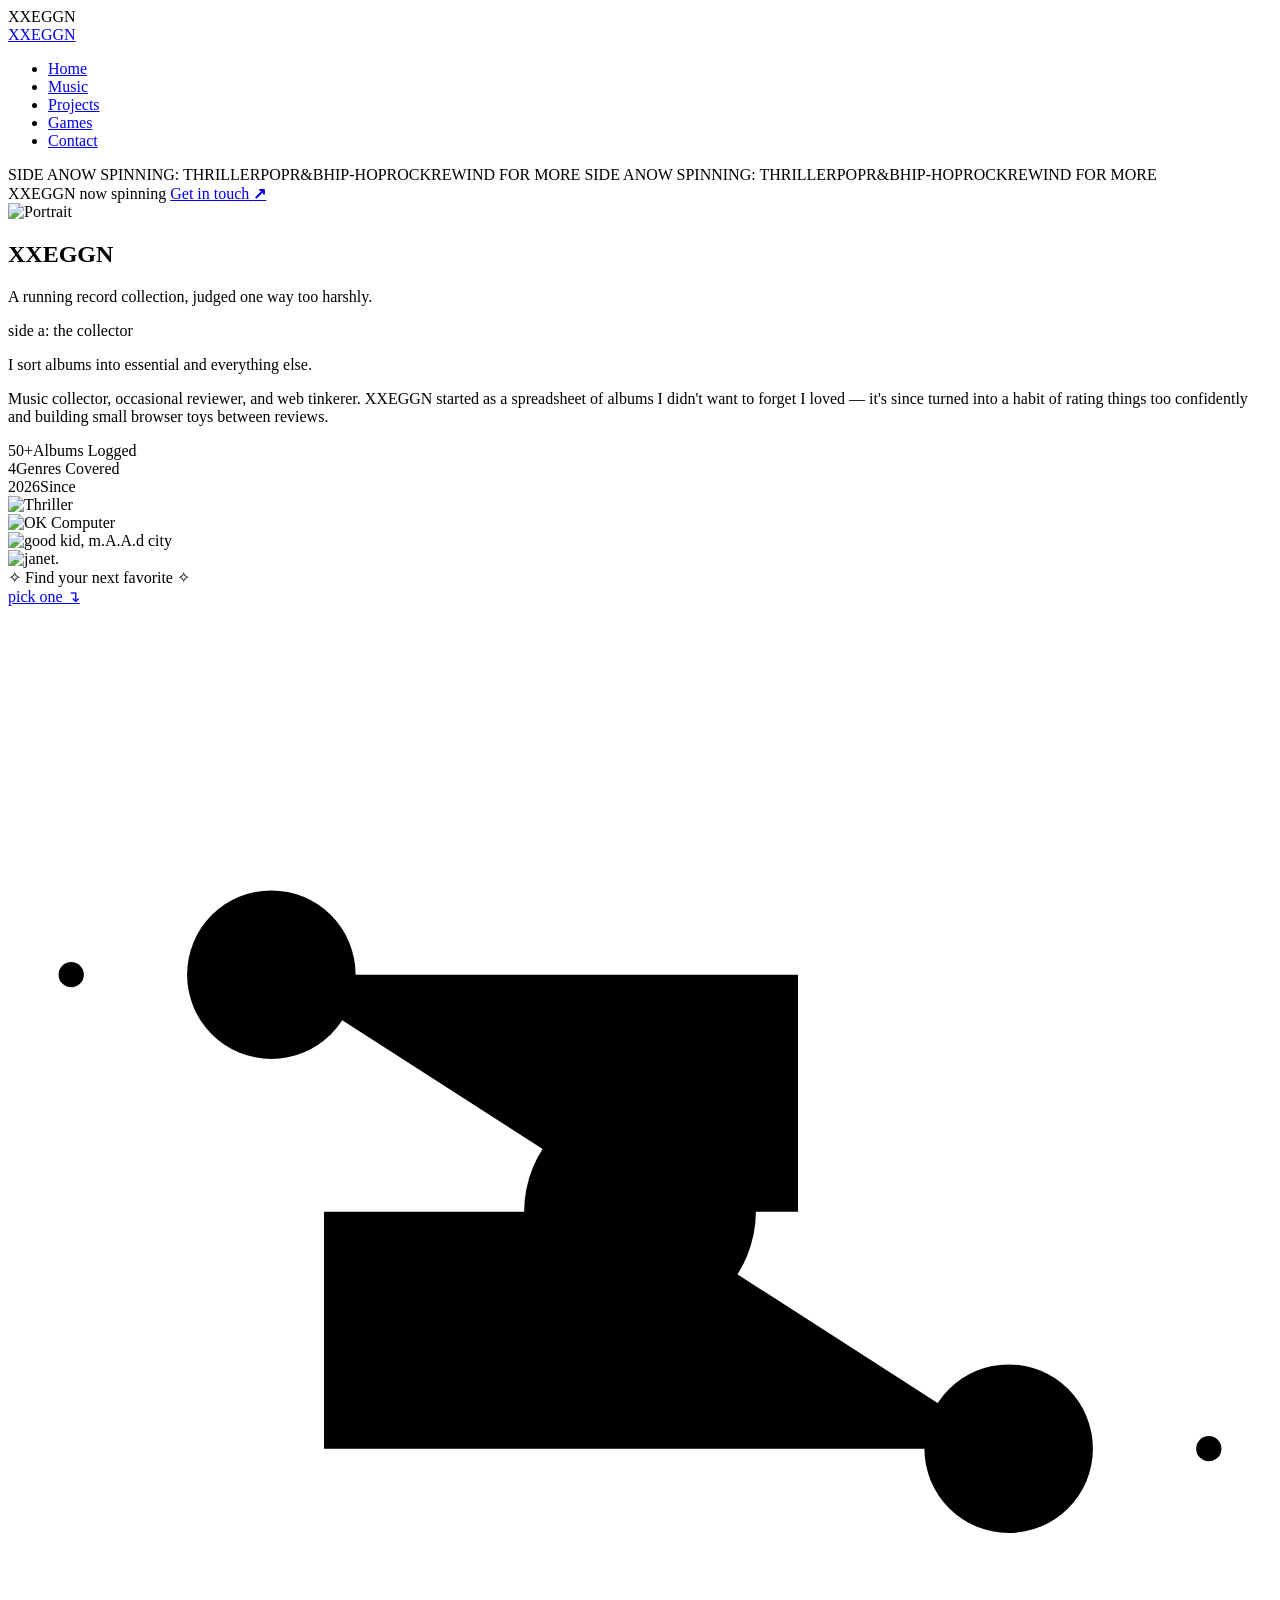
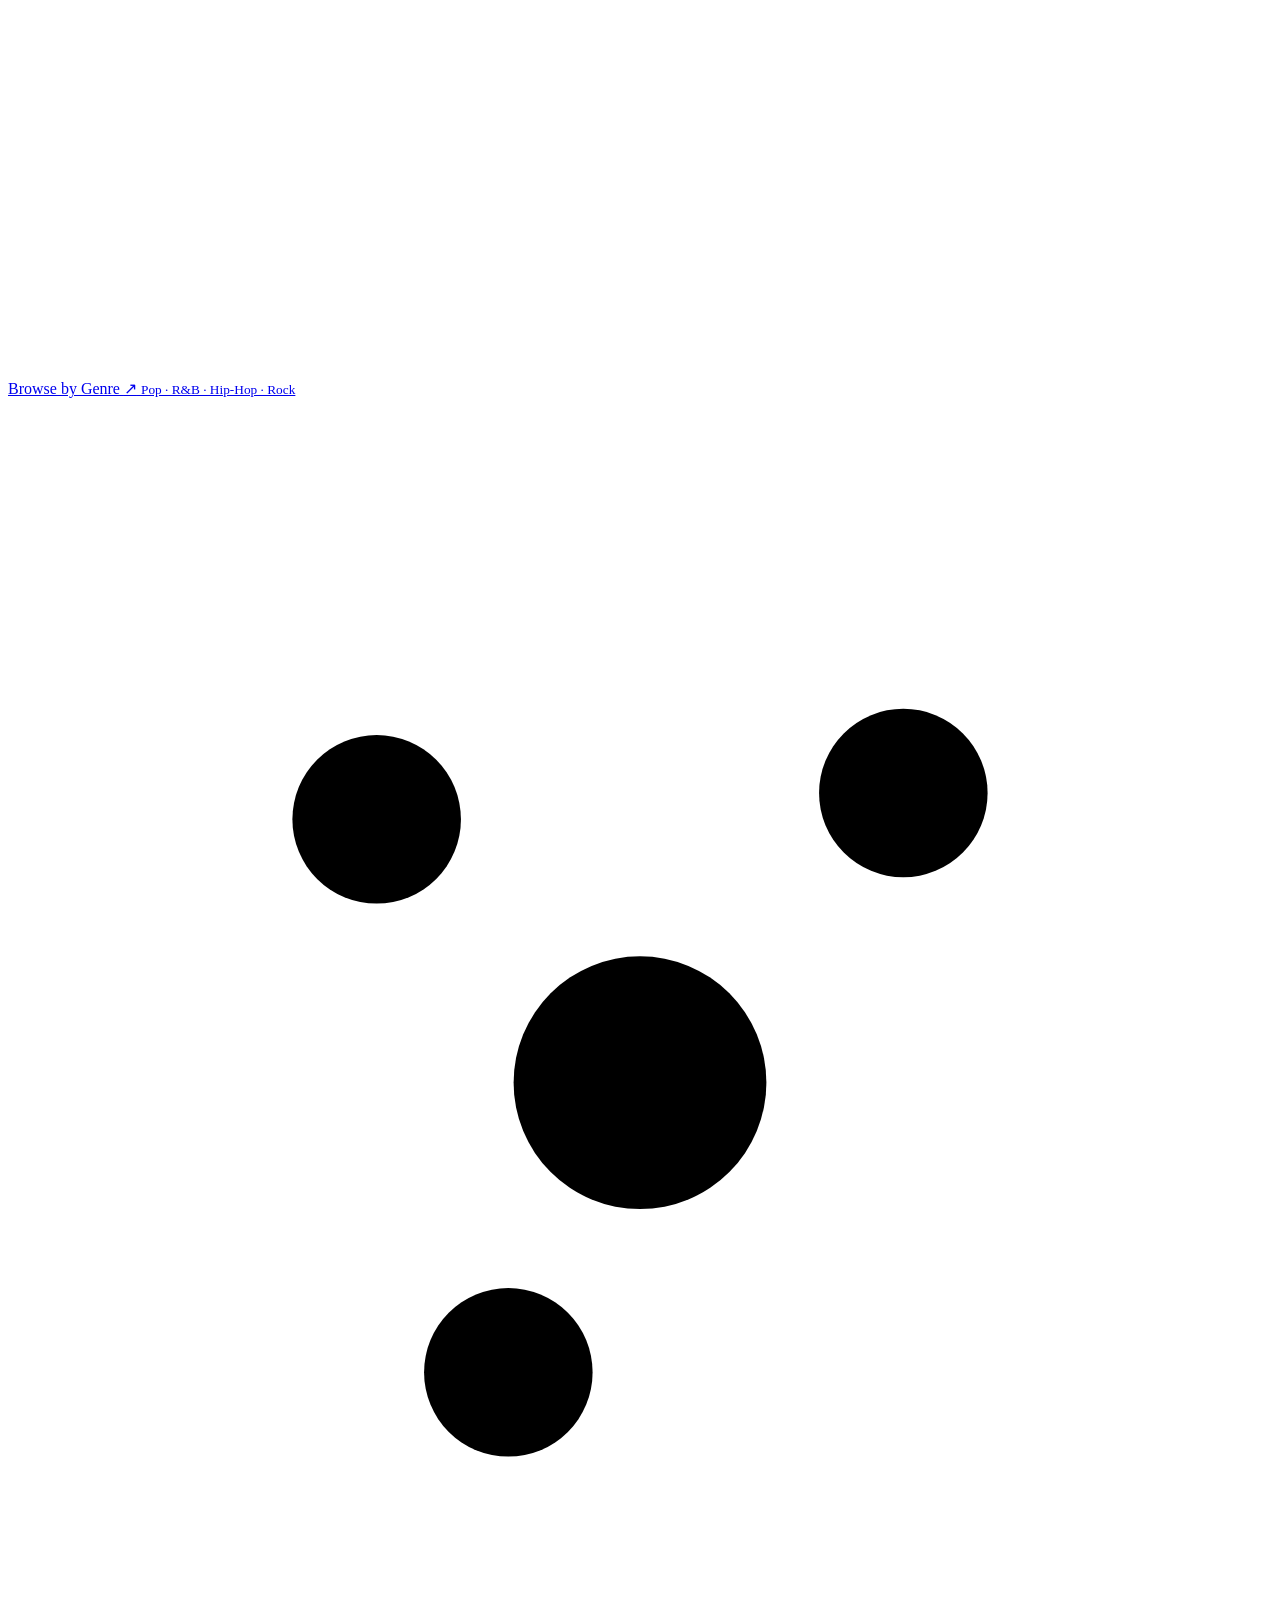
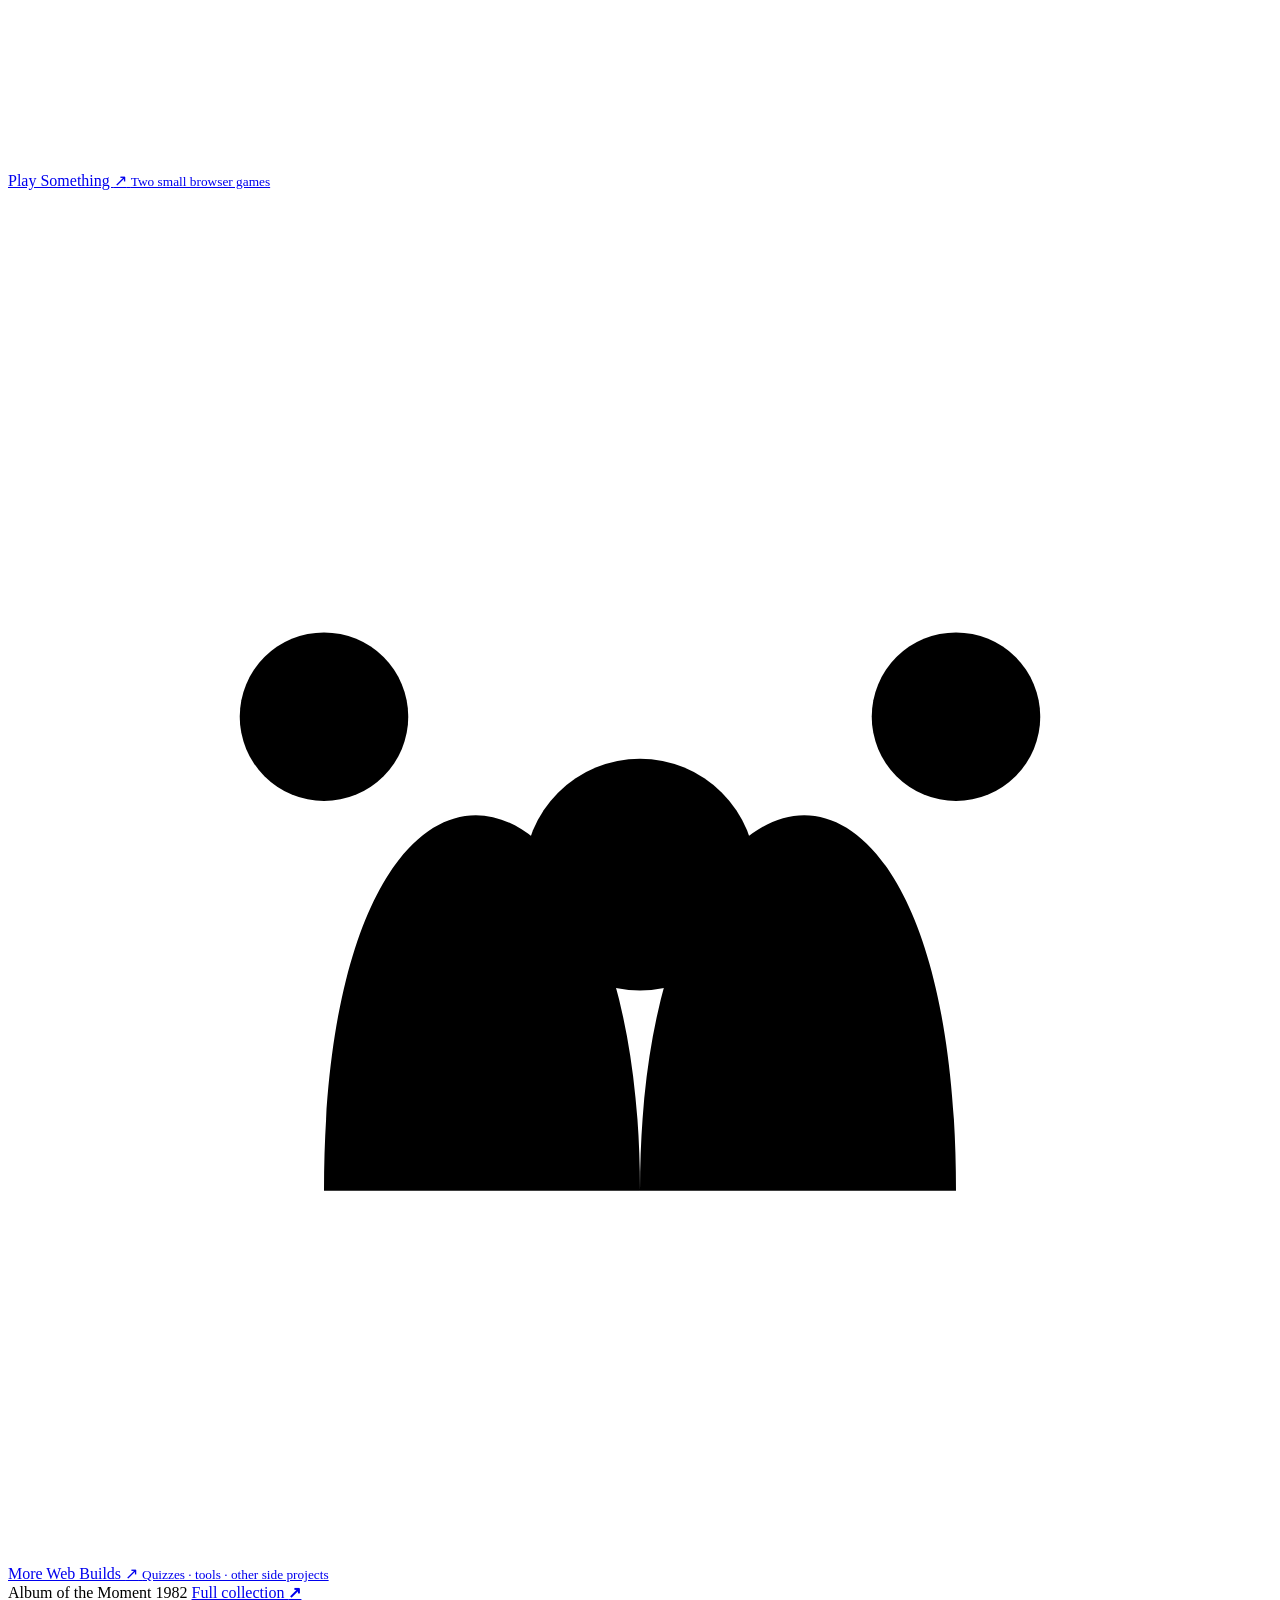
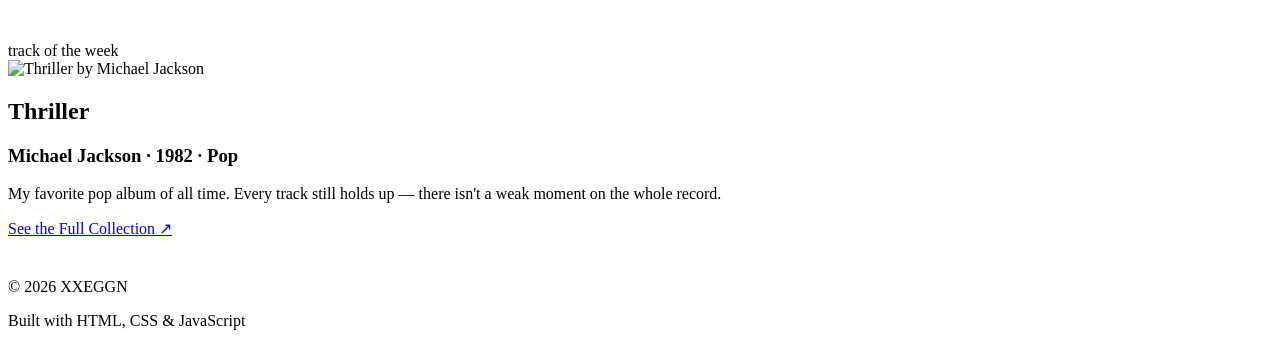
==== index.html @ 8ddad0b6 "Add files via upload" ====
<!DOCTYPE html>
<html lang="en">
<head>
    <meta charset="UTF-8">
    <meta name="viewport" content="width=device-width, initial-scale=1.0">
    <title>XXEGGN — Music Hub</title>
    <meta name="description" content="A personal collection of favorite albums, reviews, small projects, and games.">
    <link rel="icon" href="images/favicon-32.png" type="image/png">

    <link rel="preconnect" href="https://fonts.googleapis.com">
    <link rel="preconnect" href="https://fonts.gstatic.com" crossorigin>
    <link href="https://fonts.googleapis.com/css2?family=Fraunces:opsz,wght@9..144,500;9..144,600;9..144,900&family=Inter:wght@300;400;500;600;700&family=Space+Mono:wght@400;700&family=Permanent+Marker&display=swap" rel="stylesheet">

    <link rel="stylesheet" href="css/style.css">
    <link rel="stylesheet" href="css/animations.css">
    <link rel="stylesheet" href="css/hero-buttons.css">
    <link rel="stylesheet" href="css/path-chooser.css">
    <link rel="stylesheet" href="css/retro-home.css">
</head>
<body>

    <script>
        if (sessionStorage.getItem("xxeggn-visited")) {
            document.documentElement.classList.add("no-loader");
        } else {
            sessionStorage.setItem("xxeggn-visited", "1");
        }
    </script>

    <div id="loader">
        <div class="loader-rig">
            <div class="loader-vinyl"></div>
            <div class="loader-arm"></div>
        </div>
        <div class="loader-label">XXEGGN</div>
    </div>

    <div id="page-veil"></div>
    <div id="progress-bar"></div>
    <div class="cursor-dot"></div>
    <div class="cursor-outline"></div>

    <!-- Navigation -->
    <nav>
        <a href="index.html" class="logo"><span class="logo-mark"></span>XXEGGN</a>
        <ul>
            <li><a href="index.html" class="active-link">Home</a></li>
            <li><a href="music.html">Music</a></li>
            <li><a href="projects.html">Projects</a></li>
            <li><a href="games.html">Games</a></li>
            <li><a href="contact.html">Contact</a></li>
        </ul>
    </nav>

    <div class="marquee">
        <div class="marquee-track">
            <span>SIDE A</span><span>NOW SPINNING: THRILLER</span><span>POP</span><span>R&amp;B</span><span>HIP-HOP</span><span>ROCK</span><span>REWIND FOR MORE</span>
            <span>SIDE A</span><span>NOW SPINNING: THRILLER</span><span>POP</span><span>R&amp;B</span><span>HIP-HOP</span><span>ROCK</span><span>REWIND FOR MORE</span>
        </div>
    </div>

    <!-- PROFILE -->
    <section class="panel reveal">
        <div class="panel-top">
            <span class="pt-brand"><span class="logo-mark"></span>XXEGGN</span>
            <span class="sticker sticker-violet tilt-l">now spinning</span>
            <a href="contact.html" class="pt-link">Get in touch <strong>↗</strong></a>
        </div>
        <div class="panel-rule"></div>

        <div class="panel-bottom">
            <div class="panel-wordmark-row">
                <div class="tape-photo">
                    <img src="images/profile/me.png" alt="Portrait" class="panel-avatar">
                </div>
                <h1 class="panel-wordmark">XXEGGN</h1>
            </div>
            <p class="panel-desc">A running record collection, judged one way too harshly.</p>
        </div>
    </section>

    <!-- BIO -->
    <section class="about reveal">
        <div class="about-copy">
            <span class="sticker sticker-gold tilt-r">side a: the collector</span>
            <p class="bio-quote">I sort albums into <span class="marker-highlight">essential</span> and everything else.</p>
            <p>Music collector, occasional reviewer, and web tinkerer. XXEGGN started as a spreadsheet of albums I didn't want to forget I loved — it's since turned into a habit of rating things too confidently and building small browser toys between reviews.</p>
            <div class="stat-row">
                <div class="stat"><span class="stat-num">50+</span><span class="stat-label">Albums Logged</span></div>
                <div class="stat"><span class="stat-num">4</span><span class="stat-label">Genres Covered</span></div>
                <div class="stat"><span class="stat-num">2026</span><span class="stat-label">Since</span></div>
            </div>
        </div>
        <div class="vinyl-stage spin tilt-r">
            <div class="vinyl-record"></div>
            <div class="orbit-cover"><img src="images/albums/thriller.webp" alt="Thriller"></div>
            <div class="orbit-cover"><img src="images/albums/okcomputer.webp" alt="OK Computer"></div>
            <div class="orbit-cover"><img src="images/albums/goodkid.webp" alt="good kid, m.A.A.d city"></div>
            <div class="orbit-cover"><img src="images/albums/janet.webp" alt="janet."></div>
        </div>
    </section>

    <!-- PATH CHOOSER -->
    <section class="path-chooser reveal">
        <span class="pc-eyebrow"><span class="pc-spark">✧</span> Find your next favorite <span class="pc-spark">✧</span></span>

        <div class="pc-cards">
            <a href="music.html" class="pc-card tilt-l">
                <span class="sticker sticker-gold pc-sticker">pick one ↴</span>
                <div class="pc-sleeve pc-dark">
                    <svg viewBox="0 0 240 260" xmlns="http://www.w3.org/2000/svg">
                        <path class="pc-node-line" d="M50 70 H150 V115 H60 V160 H190"></path>
                        <circle class="pc-node" cx="50" cy="70" r="16"></circle>
                        <path class="pc-node-fill" d="M50 61 L54 68 L61 68 L55 73 L57 80 L50 76 L43 80 L45 73 L39 68 L46 68 Z"></path>
                        <circle class="pc-node" cx="120" cy="115" r="22"></circle>
                        <path class="pc-node-fill" d="M120 126 C104 114 104 100 114 100 C118 100 120 103 120 105 C120 103 122 100 126 100 C136 100 136 114 120 126 Z"></path>
                        <circle class="pc-node" cx="190" cy="160" r="16"></circle>
                        <path class="pc-node-fill" d="M190 151 L194 158 L201 158 L195 163 L197 170 L190 166 L183 170 L185 163 L179 158 L186 158 Z"></path>
                        <circle class="pc-endpoint" cx="50" cy="70" r="2.4" transform="translate(-38,0)"></circle>
                        <circle class="pc-endpoint" cx="190" cy="160" r="2.4" transform="translate(38,0)"></circle>
                    </svg>
                </div>
                <div class="pc-label-wrap">
                    <span class="pc-label">Browse by Genre <span class="pc-arrow">↗</span></span>
                    <small>Pop · R&amp;B · Hip-Hop · Rock</small>
                </div>
            </a>

            <a href="games.html" class="pc-card tilt-r">
                <div class="pc-sleeve pc-light">
                    <svg viewBox="0 0 240 260" xmlns="http://www.w3.org/2000/svg">
                        <path class="pc-node-line" d="M120 130 L70 80"></path>
                        <path class="pc-node-line" d="M120 130 L170 75"></path>
                        <path class="pc-node-line" d="M120 130 L95 185"></path>
                        <circle class="pc-node" cx="120" cy="130" r="24"></circle>
                        <path class="pc-node-fill" d="M120 141 C104 129 104 115 114 115 C118 115 120 118 120 120 C120 118 122 115 126 115 C136 115 136 129 120 141 Z"></path>
                        <circle class="pc-node" cx="70" cy="80" r="16"></circle>
                        <path class="pc-node-fill" d="M70 71 L74 78 L81 78 L75 83 L77 90 L70 86 L63 90 L65 83 L59 78 L66 78 Z"></path>
                        <circle class="pc-node" cx="170" cy="75" r="16"></circle>
                        <path class="pc-node-fill" d="M170 66 L174 73 L181 73 L175 78 L177 85 L170 81 L163 85 L165 78 L159 73 L166 73 Z"></path>
                        <circle class="pc-node" cx="95" cy="185" r="16"></circle>
                        <path class="pc-node-fill" d="M95 176 L99 183 L106 183 L100 188 L102 195 L95 191 L88 195 L90 188 L84 183 L91 183 Z"></path>
                    </svg>
                </div>
                <div class="pc-label-wrap">
                    <span class="pc-label">Play Something <span class="pc-arrow">↗</span></span>
                    <small>Two small browser games</small>
                </div>
            </a>

            <a href="projects.html" class="pc-card tilt-r">
                <div class="pc-sleeve pc-dark">
                    <svg viewBox="0 0 240 260" xmlns="http://www.w3.org/2000/svg">
                        <path class="pc-node-line" d="M60 190 C60 90, 120 100, 120 190 C120 100, 180 90, 180 190"></path>
                        <circle class="pc-node" cx="60" cy="100" r="16"></circle>
                        <path class="pc-node-fill" d="M60 91 L64 98 L71 98 L65 103 L67 110 L60 106 L53 110 L55 103 L49 98 L56 98 Z"></path>
                        <circle class="pc-node" cx="120" cy="130" r="22"></circle>
                        <path class="pc-node-fill" d="M120 141 C104 129 104 115 114 115 C118 115 120 118 120 120 C120 118 122 115 126 115 C136 115 136 129 120 141 Z"></path>
                        <circle class="pc-node" cx="180" cy="100" r="16"></circle>
                        <path class="pc-node-fill" d="M180 91 L184 98 L191 98 L185 103 L187 110 L180 106 L173 110 L175 103 L169 98 L176 98 Z"></path>
                    </svg>
                </div>
                <div class="pc-label-wrap">
                    <span class="pc-label">More Web Builds <span class="pc-arrow">↗</span></span>
                    <small>Quizzes · tools · other side projects</small>
                </div>
            </a>
        </div>
    </section>

    <!-- FEATURED ALBUM -->
    <section class="panel reveal">
        <div class="panel-top">
            <span class="pt-brand">Album of the Moment</span>
            <span class="pt-mid"><span class="rule"></span>1982<span class="rule"></span></span>
            <a href="music.html" class="pt-link">Full collection <strong>↗</strong></a>
        </div>

        <div class="featured reveal" style="margin:40px auto;">
            <div class="featured-image">
                <div class="featured-sleeve tilt-l">
                    <span class="sticker sticker-violet featured-sticker">track of the week</span>
                    <div class="disc-peek"></div>
                    <img src="images/albums/thriller.webp" alt="Thriller by Michael Jackson">
                </div>
            </div>
            <div class="featured-text">
                <h1>Thriller</h1>
                <h3>Michael Jackson · 1982 · Pop</h3>
                <p>My favorite pop album of all time. Every track still holds up — there isn't a weak moment on the whole record.</p>
                <a href="music.html" class="btn">See the Full Collection ↗</a>
            </div>
        </div>
    </section>

    <footer class="footer">
        <p class="footer-mark">© 2026 XXEGGN</p>
        <p>Built with HTML, CSS &amp; JavaScript</p>
    </footer>

    <script src="js/script.js"></script>
    <script src="js/home.js"></script>
</body>
</html>
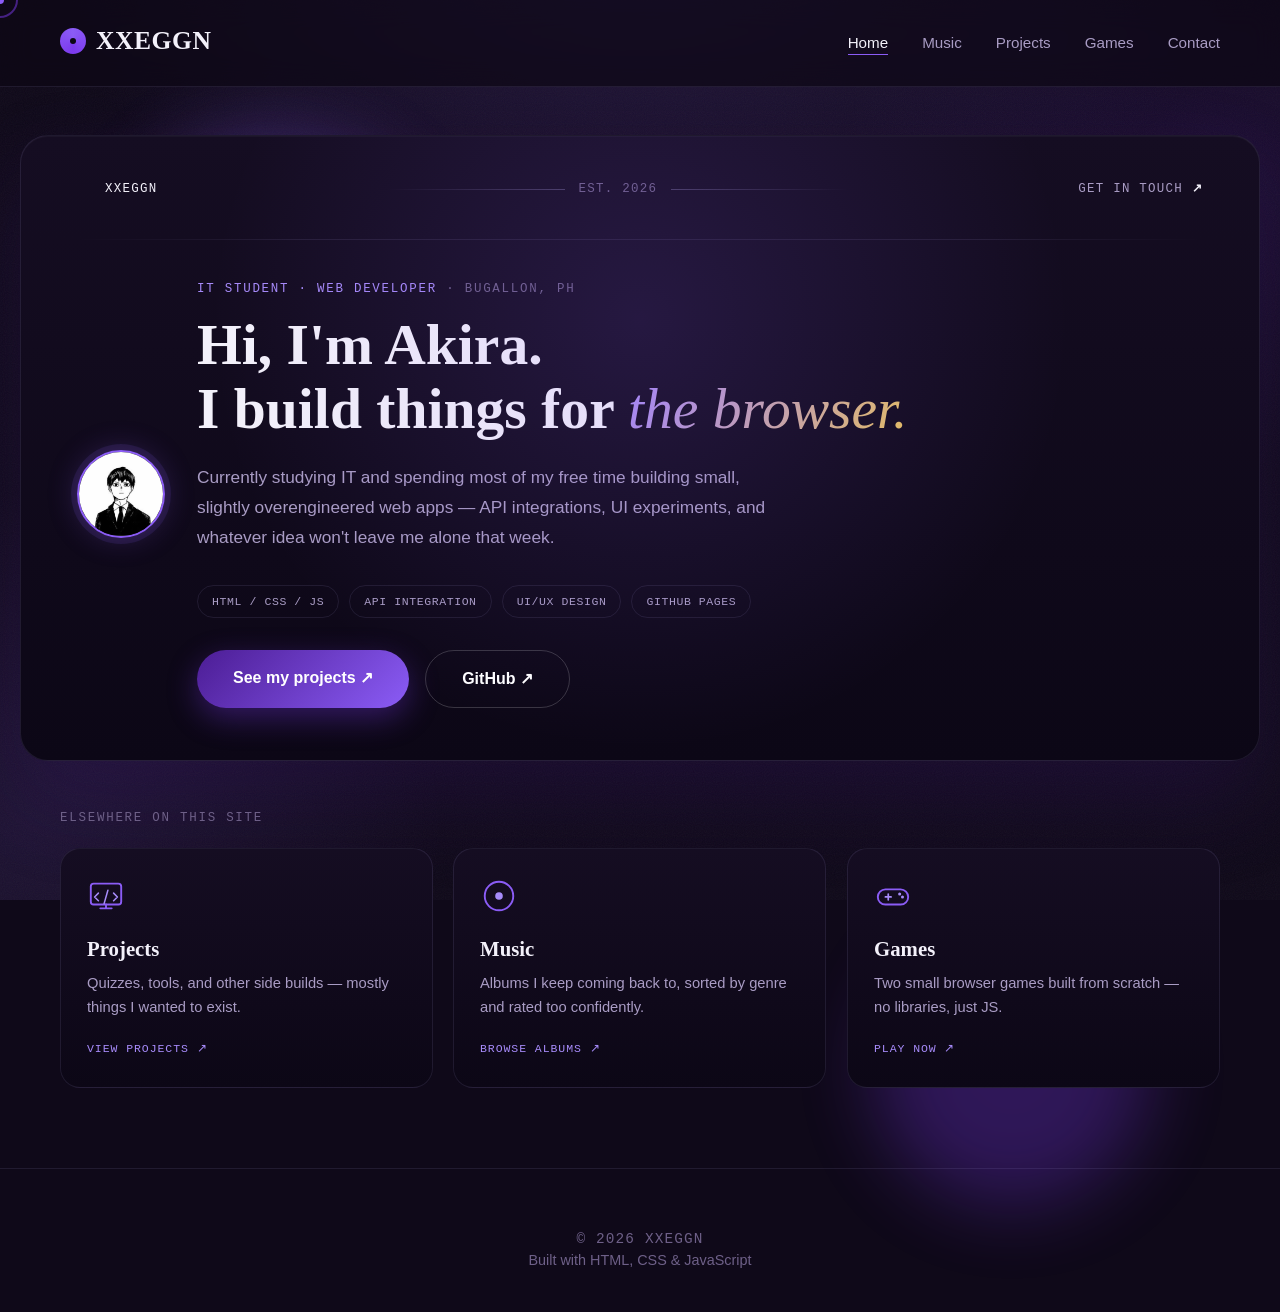
==== commit c7021997: "Update index.html" ====
--- a/index.html
+++ b/index.html
@@ -3,8 +3,8 @@
 <head>
     <meta charset="UTF-8">
     <meta name="viewport" content="width=device-width, initial-scale=1.0">
-    <title>XXEGGN — Music Hub</title>
-    <meta name="description" content="A personal collection of favorite albums, reviews, small projects, and games.">
+    <title>XXEGGN — IT Student &amp; Web Developer</title>
+    <meta name="description" content="Personal site of Akira (xxeggn) — IT student and web developer. Projects, music taste, and small browser games.">
     <link rel="icon" href="images/favicon-32.png" type="image/png">
 
     <link rel="preconnect" href="https://fonts.googleapis.com">
@@ -14,8 +14,7 @@
     <link rel="stylesheet" href="css/style.css">
     <link rel="stylesheet" href="css/animations.css">
     <link rel="stylesheet" href="css/hero-buttons.css">
-    <link rel="stylesheet" href="css/path-chooser.css">
-    <link rel="stylesheet" href="css/retro-home.css">
+    <link rel="stylesheet" href="css/creative-addons.css">
 </head>
 <body>
 
@@ -52,144 +51,79 @@
         </ul>
     </nav>
 
-    <div class="marquee">
-        <div class="marquee-track">
-            <span>SIDE A</span><span>NOW SPINNING: THRILLER</span><span>POP</span><span>R&amp;B</span><span>HIP-HOP</span><span>ROCK</span><span>REWIND FOR MORE</span>
-            <span>SIDE A</span><span>NOW SPINNING: THRILLER</span><span>POP</span><span>R&amp;B</span><span>HIP-HOP</span><span>ROCK</span><span>REWIND FOR MORE</span>
-        </div>
-    </div>
+    <div class="orb-field"><div class="orb o1"></div><div class="orb o2"></div></div>
 
-    <!-- PROFILE -->
+    <!-- HERO -->
     <section class="panel reveal">
         <div class="panel-top">
             <span class="pt-brand"><span class="logo-mark"></span>XXEGGN</span>
-            <span class="sticker sticker-violet tilt-l">now spinning</span>
+            <span class="pt-mid"><span class="rule"></span>EST. 2026<span class="rule"></span></span>
             <a href="contact.html" class="pt-link">Get in touch <strong>↗</strong></a>
         </div>
         <div class="panel-rule"></div>
 
-        <div class="panel-bottom">
-            <div class="panel-wordmark-row">
-                <div class="tape-photo">
-                    <img src="images/profile/me.png" alt="Portrait" class="panel-avatar">
+        <div class="home-hero">
+            <img src="images/profile/me.png" alt="Portrait" class="home-avatar">
+            <div>
+                <span class="home-eyebrow">IT Student · Web Developer <span>Bugallon, PH</span></span>
+                <h1>Hi, I'm Akira.<br>I build things for <em>the browser.</em></h1>
+                <p>Currently studying IT and spending most of my free time building small, slightly overengineered web apps — API integrations, UI experiments, and whatever idea won't leave me alone that week.</p>
+                <div class="home-stack">
+                    <span>HTML / CSS / JS</span>
+                    <span>API Integration</span>
+                    <span>UI/UX Design</span>
+                    <span>GitHub Pages</span>
                 </div>
-                <h1 class="panel-wordmark">XXEGGN</h1>
+                <div class="hero-buttons">
+                    <a href="projects.html" class="btn">See my projects ↗</a>
+                    <a href="https://github.com/xxeggn1" class="btn btn-outline" target="_blank" rel="noopener">GitHub ↗</a>
+                </div>
             </div>
-            <p class="panel-desc">A running record collection, judged one way too harshly.</p>
         </div>
     </section>
 
-    <!-- BIO -->
-    <section class="about reveal">
-        <div class="about-copy">
-            <span class="sticker sticker-gold tilt-r">side a: the collector</span>
-            <p class="bio-quote">I sort albums into <span class="marker-highlight">essential</span> and everything else.</p>
-            <p>Music collector, occasional reviewer, and web tinkerer. XXEGGN started as a spreadsheet of albums I didn't want to forget I loved — it's since turned into a habit of rating things too confidently and building small browser toys between reviews.</p>
-            <div class="stat-row">
-                <div class="stat"><span class="stat-num">50+</span><span class="stat-label">Albums Logged</span></div>
-                <div class="stat"><span class="stat-num">4</span><span class="stat-label">Genres Covered</span></div>
-                <div class="stat"><span class="stat-num">2026</span><span class="stat-label">Since</span></div>
-            </div>
-        </div>
-        <div class="vinyl-stage spin tilt-r">
-            <div class="vinyl-record"></div>
-            <div class="orbit-cover"><img src="images/albums/thriller.webp" alt="Thriller"></div>
-            <div class="orbit-cover"><img src="images/albums/okcomputer.webp" alt="OK Computer"></div>
-            <div class="orbit-cover"><img src="images/albums/goodkid.webp" alt="good kid, m.A.A.d city"></div>
-            <div class="orbit-cover"><img src="images/albums/janet.webp" alt="janet."></div>
-        </div>
-    </section>
-
-    <!-- PATH CHOOSER -->
-    <section class="path-chooser reveal">
-        <span class="pc-eyebrow"><span class="pc-spark">✧</span> Find your next favorite <span class="pc-spark">✧</span></span>
-
-        <div class="pc-cards">
-            <a href="music.html" class="pc-card tilt-l">
-                <span class="sticker sticker-gold pc-sticker">pick one ↴</span>
-                <div class="pc-sleeve pc-dark">
-                    <svg viewBox="0 0 240 260" xmlns="http://www.w3.org/2000/svg">
-                        <path class="pc-node-line" d="M50 70 H150 V115 H60 V160 H190"></path>
-                        <circle class="pc-node" cx="50" cy="70" r="16"></circle>
-                        <path class="pc-node-fill" d="M50 61 L54 68 L61 68 L55 73 L57 80 L50 76 L43 80 L45 73 L39 68 L46 68 Z"></path>
-                        <circle class="pc-node" cx="120" cy="115" r="22"></circle>
-                        <path class="pc-node-fill" d="M120 126 C104 114 104 100 114 100 C118 100 120 103 120 105 C120 103 122 100 126 100 C136 100 136 114 120 126 Z"></path>
-                        <circle class="pc-node" cx="190" cy="160" r="16"></circle>
-                        <path class="pc-node-fill" d="M190 151 L194 158 L201 158 L195 163 L197 170 L190 166 L183 170 L185 163 L179 158 L186 158 Z"></path>
-                        <circle class="pc-endpoint" cx="50" cy="70" r="2.4" transform="translate(-38,0)"></circle>
-                        <circle class="pc-endpoint" cx="190" cy="160" r="2.4" transform="translate(38,0)"></circle>
+    <!-- EXPLORE -->
+    <section class="explore reveal">
+        <span class="explore-eyebrow">Elsewhere on this site</span>
+        <div class="explore-grid">
+            <a href="projects.html" class="explore-card">
+                <div class="explore-icon">
+                    <svg viewBox="0 0 40 40" fill="none" xmlns="http://www.w3.org/2000/svg">
+                        <rect x="4" y="7" width="32" height="22" rx="3" stroke="#8B5CF6" stroke-width="2"/>
+                        <path d="M14 33h12M20 29v4" stroke="#8B5CF6" stroke-width="2" stroke-linecap="round"/>
+                        <path d="M12 17l-4 4 4 4M28 17l4 4-4 4M22 14l-4 14" stroke="#A78BFA" stroke-width="1.6" stroke-linecap="round" stroke-linejoin="round"/>
                     </svg>
                 </div>
-                <div class="pc-label-wrap">
-                    <span class="pc-label">Browse by Genre <span class="pc-arrow">↗</span></span>
-                    <small>Pop · R&amp;B · Hip-Hop · Rock</small>
-                </div>
+                <h3>Projects</h3>
+                <p>Quizzes, tools, and other side builds — mostly things I wanted to exist.</p>
+                <span class="explore-go">View projects ↗</span>
             </a>
 
-            <a href="games.html" class="pc-card tilt-r">
-                <div class="pc-sleeve pc-light">
-                    <svg viewBox="0 0 240 260" xmlns="http://www.w3.org/2000/svg">
-                        <path class="pc-node-line" d="M120 130 L70 80"></path>
-                        <path class="pc-node-line" d="M120 130 L170 75"></path>
-                        <path class="pc-node-line" d="M120 130 L95 185"></path>
-                        <circle class="pc-node" cx="120" cy="130" r="24"></circle>
-                        <path class="pc-node-fill" d="M120 141 C104 129 104 115 114 115 C118 115 120 118 120 120 C120 118 122 115 126 115 C136 115 136 129 120 141 Z"></path>
-                        <circle class="pc-node" cx="70" cy="80" r="16"></circle>
-                        <path class="pc-node-fill" d="M70 71 L74 78 L81 78 L75 83 L77 90 L70 86 L63 90 L65 83 L59 78 L66 78 Z"></path>
-                        <circle class="pc-node" cx="170" cy="75" r="16"></circle>
-                        <path class="pc-node-fill" d="M170 66 L174 73 L181 73 L175 78 L177 85 L170 81 L163 85 L165 78 L159 73 L166 73 Z"></path>
-                        <circle class="pc-node" cx="95" cy="185" r="16"></circle>
-                        <path class="pc-node-fill" d="M95 176 L99 183 L106 183 L100 188 L102 195 L95 191 L88 195 L90 188 L84 183 L91 183 Z"></path>
+            <a href="music.html" class="explore-card">
+                <div class="explore-icon">
+                    <svg viewBox="0 0 40 40" fill="none" xmlns="http://www.w3.org/2000/svg">
+                        <circle cx="20" cy="20" r="15" stroke="#8B5CF6" stroke-width="2"/>
+                        <circle cx="20" cy="20" r="4" fill="#A78BFA"/>
                     </svg>
                 </div>
-                <div class="pc-label-wrap">
-                    <span class="pc-label">Play Something <span class="pc-arrow">↗</span></span>
-                    <small>Two small browser games</small>
-                </div>
+                <h3>Music</h3>
+                <p>Albums I keep coming back to, sorted by genre and rated too confidently.</p>
+                <span class="explore-go">Browse albums ↗</span>
             </a>
 
-            <a href="projects.html" class="pc-card tilt-r">
-                <div class="pc-sleeve pc-dark">
-                    <svg viewBox="0 0 240 260" xmlns="http://www.w3.org/2000/svg">
-                        <path class="pc-node-line" d="M60 190 C60 90, 120 100, 120 190 C120 100, 180 90, 180 190"></path>
-                        <circle class="pc-node" cx="60" cy="100" r="16"></circle>
-                        <path class="pc-node-fill" d="M60 91 L64 98 L71 98 L65 103 L67 110 L60 106 L53 110 L55 103 L49 98 L56 98 Z"></path>
-                        <circle class="pc-node" cx="120" cy="130" r="22"></circle>
-                        <path class="pc-node-fill" d="M120 141 C104 129 104 115 114 115 C118 115 120 118 120 120 C120 118 122 115 126 115 C136 115 136 129 120 141 Z"></path>
-                        <circle class="pc-node" cx="180" cy="100" r="16"></circle>
-                        <path class="pc-node-fill" d="M180 91 L184 98 L191 98 L185 103 L187 110 L180 106 L173 110 L175 103 L169 98 L176 98 Z"></path>
+            <a href="games.html" class="explore-card">
+                <div class="explore-icon">
+                    <svg viewBox="0 0 40 40" fill="none" xmlns="http://www.w3.org/2000/svg">
+                        <rect x="4" y="13" width="32" height="16" rx="8" stroke="#8B5CF6" stroke-width="2"/>
+                        <path d="M12 21h6M15 18v6" stroke="#A78BFA" stroke-width="1.8" stroke-linecap="round"/>
+                        <circle cx="27" cy="18" r="1.6" fill="#A78BFA"/>
+                        <circle cx="30" cy="21" r="1.6" fill="#A78BFA"/>
                     </svg>
                 </div>
-                <div class="pc-label-wrap">
-                    <span class="pc-label">More Web Builds <span class="pc-arrow">↗</span></span>
-                    <small>Quizzes · tools · other side projects</small>
-                </div>
+                <h3>Games</h3>
+                <p>Two small browser games built from scratch — no libraries, just JS.</p>
+                <span class="explore-go">Play now ↗</span>
             </a>
-        </div>
-    </section>
-
-    <!-- FEATURED ALBUM -->
-    <section class="panel reveal">
-        <div class="panel-top">
-            <span class="pt-brand">Album of the Moment</span>
-            <span class="pt-mid"><span class="rule"></span>1982<span class="rule"></span></span>
-            <a href="music.html" class="pt-link">Full collection <strong>↗</strong></a>
-        </div>
-
-        <div class="featured reveal" style="margin:40px auto;">
-            <div class="featured-image">
-                <div class="featured-sleeve tilt-l">
-                    <span class="sticker sticker-violet featured-sticker">track of the week</span>
-                    <div class="disc-peek"></div>
-                    <img src="images/albums/thriller.webp" alt="Thriller by Michael Jackson">
-                </div>
-            </div>
-            <div class="featured-text">
-                <h1>Thriller</h1>
-                <h3>Michael Jackson · 1982 · Pop</h3>
-                <p>My favorite pop album of all time. Every track still holds up — there isn't a weak moment on the whole record.</p>
-                <a href="music.html" class="btn">See the Full Collection ↗</a>
-            </div>
         </div>
     </section>
 
--- a/css/style.css
+++ b/css/style.css
@@ -0,0 +1,876 @@
+/* =====================================================
+   XXEGGN — CORE STYLESHEET
+   Design language: liner notes / turntable
+   ===================================================== */
+
+:root{
+    --void:#0B0713;
+    --panel:#150D22;
+    --panel-2:#1C1230;
+    --line: rgba(196,181,253,.10);
+
+    --violet:#8B5CF6;
+    --violet-2:#A78BFA;
+    --violet-deep:#4C1D95;
+    --magenta:#7C3AED;
+    --gold:#E8C15C;
+
+    --ink:#F3F1FA;
+    --ink-dim:#A99CC4;
+    --ink-faint:#6E6088;
+
+    --grad-signature: linear-gradient(135deg,var(--violet-deep),var(--violet));
+    --base:#0F0919;
+
+    --font-display:"Fraunces","Poppins",serif;
+    --font-body:"Inter",sans-serif;
+    --font-mono:"Space Mono",monospace;
+
+    --ease: cubic-bezier(.16,.84,.44,1);
+}
+
+*{ margin:0; padding:0; box-sizing:border-box; }
+
+html{ scroll-behavior:smooth; }
+
+body{
+    position:relative;
+    overflow-x:hidden;
+    background:
+        radial-gradient(ellipse 1000px 560px at 50% -8%, rgba(139,92,246,.22), transparent 62%),
+        radial-gradient(ellipse 640px 520px at 96% 18%, rgba(76,29,149,.20), transparent 60%),
+        radial-gradient(ellipse 700px 560px at 2% 92%, rgba(139,92,246,.12), transparent 60%),
+        var(--base);
+    background-attachment:fixed;
+    color:var(--ink);
+    font-family:var(--font-body);
+    line-height:1.5;
+}
+
+section{ scroll-margin-top:110px; }
+
+a{ color:inherit; }
+
+img{ display:block; max-width:100%; }
+
+::selection{ background:var(--violet); color:#fff; }
+
+body::after{
+    content:"";
+    position:fixed;
+    inset:0;
+    z-index:-1;
+    opacity:.05;
+    pointer-events:none;
+    background-image:url("data:image/svg+xml,%3Csvg xmlns='http://www.w3.org/2000/svg' width='100' height='100'%3E%3Cfilter id='n'%3E%3CfeTurbulence type='fractalNoise' baseFrequency='0.9' numOctaves='2' stitchTiles='stitch'/%3E%3C/filter%3E%3Crect width='100%25' height='100%25' filter='url(%23n)'/%3E%3C/svg%3E");
+}
+
+/* ===== PANEL (black card component) ===== */
+
+.panel{
+    max-width:1240px;
+    margin:48px auto;
+    background:linear-gradient(180deg,var(--panel),#0C0716);
+    border:1px solid var(--line);
+    border-radius:28px;
+    padding:44px 56px 52px;
+    position:relative;
+    overflow:hidden;
+    box-shadow:0 40px 90px rgba(76,29,149,.18), inset 0 1px 0 rgba(255,255,255,.03);
+}
+
+.panel::before{
+    content:"";
+    position:absolute;
+    top:-40%; left:50%;
+    transform:translateX(-50%);
+    width:70%;
+    aspect-ratio:1/1;
+    background:radial-gradient(circle,rgba(139,92,246,.16),transparent 70%);
+    pointer-events:none;
+}
+
+.panel-top{
+    display:flex;
+    align-items:center;
+    justify-content:space-between;
+    gap:24px;
+    font-family:var(--font-mono);
+    font-size:.78rem;
+    letter-spacing:.1em;
+    text-transform:uppercase;
+    color:var(--ink-faint);
+}
+
+.panel-top .pt-brand{ display:flex; align-items:center; gap:10px; color:var(--ink); }
+.panel-top .pt-brand .logo-mark{ width:18px; height:18px; }
+
+.panel-top .pt-mid{ flex:1; display:flex; align-items:center; gap:14px; max-width:460px; margin:0 40px; }
+.panel-top .pt-mid .rule{ flex:1; height:1px; background:linear-gradient(90deg,transparent,rgba(196,181,253,.28)); }
+.panel-top .pt-mid .rule:last-child{ background:linear-gradient(90deg,rgba(196,181,253,.28),transparent); }
+
+.panel-top .pt-mid > span:not(.rule){
+    display:inline-flex;
+    align-items:center;
+    gap:8px;
+    padding:7px 16px;
+    border:1px solid rgba(196,181,253,.25);
+    border-radius:999px;
+    background:rgba(139,92,246,.08);
+    color:var(--ink-dim);
+    white-space:nowrap;
+}
+
+.panel-top .pt-link{ text-decoration:none; color:var(--ink-dim); transition:.3s; white-space:nowrap; }
+.panel-top .pt-link:hover{ color:var(--gold); }
+.panel-top .pt-link strong{ color:var(--ink); }
+
+.panel-rule{ height:1px; background:linear-gradient(90deg,transparent,var(--line) 20%,var(--line) 80%,transparent); margin:40px 0; }
+
+.panel-bottom{
+    display:flex;
+    align-items:flex-end;
+    justify-content:space-between;
+    gap:40px;
+    flex-wrap:wrap;
+}
+
+.panel-wordmark-row{ display:flex; align-items:center; gap:22px; }
+
+.panel-avatar{
+    width:72px; height:72px;
+    border-radius:50%;
+    object-fit:cover;
+    border:3px solid var(--violet);
+    flex-shrink:0;
+}
+
+.panel-wordmark{
+    font-family:var(--font-display);
+    font-weight:600;
+    font-size:clamp(2.6rem,6vw,4.6rem);
+    line-height:.95;
+    letter-spacing:-.01em;
+}
+
+.panel-desc{
+    max-width:440px;
+    color:var(--ink-dim);
+    font-size:1.08rem;
+    line-height:1.75;
+    text-align:right;
+}
+
+/* ===== compact panel (sub-page headers) ===== */
+
+.panel-compact .panel-bottom{ align-items:center; }
+.panel-compact .panel-wordmark{ font-size:clamp(2rem,4.4vw,3.2rem); }
+
+@media (max-width:900px){
+    .panel{ padding:32px 24px 40px; border-radius:22px; }
+    .panel-top{ flex-wrap:wrap; justify-content:center; text-align:center; }
+    .panel-top .pt-mid{ order:3; width:100%; margin:14px 0 0; }
+    .panel-rule{ margin:28px 0; }
+    .panel-bottom{ flex-direction:column; align-items:center; text-align:center; }
+    .panel-desc{ text-align:center; }
+    .panel-wordmark-row{ flex-direction:column; }
+}
+
+/* ===== eyebrow / catalog labels (signature detail) ===== */
+
+.eyebrow{
+    display:inline-flex;
+    align-items:center;
+    gap:10px;
+    font-family:var(--font-mono);
+    font-size:.78rem;
+    letter-spacing:.14em;
+    text-transform:uppercase;
+    color:var(--gold);
+    margin-bottom:18px;
+}
+
+.eyebrow::before{
+    content:"";
+    width:22px;
+    height:1px;
+    background:var(--gold);
+    opacity:.7;
+}
+
+/* ===== NAVIGATION ===== */
+
+nav{
+    position:sticky;
+    top:0;
+    z-index:1000;
+
+    display:flex;
+    justify-content:space-between;
+    align-items:center;
+
+    padding:22px 60px;
+
+    background:rgba(13,8,22,.72);
+    backdrop-filter:blur(14px);
+    border-bottom:1px solid var(--line);
+
+    transition:background .4s ease, padding .4s ease, box-shadow .4s ease;
+}
+
+nav.scrolled{
+    background:rgba(11,7,19,.88);
+    padding:14px 60px;
+    box-shadow:0 10px 30px rgba(0,0,0,.4);
+}
+
+.logo{
+    display:flex;
+    align-items:center;
+    gap:10px;
+    font-family:var(--font-display);
+    font-size:1.6rem;
+    font-weight:600;
+    letter-spacing:.02em;
+    text-decoration:none;
+    color:var(--ink);
+}
+
+.logo .logo-mark{
+    width:26px;
+    height:26px;
+    border-radius:50%;
+    background:conic-gradient(from 0deg, var(--violet), var(--magenta), var(--violet));
+    position:relative;
+    animation:spinSlow 6s linear infinite;
+    flex-shrink:0;
+}
+
+.logo .logo-mark::after{
+    content:"";
+    position:absolute;
+    inset:38%;
+    background:var(--void);
+    border-radius:50%;
+}
+
+nav ul{
+    display:flex;
+    gap:34px;
+    list-style:none;
+}
+
+nav a{
+    position:relative;
+    text-decoration:none;
+    color:var(--ink-dim);
+    font-size:.95rem;
+    font-weight:500;
+    transition:color .3s;
+    padding-bottom:4px;
+}
+
+nav a::after{
+    content:"";
+    position:absolute;
+    left:0; bottom:0;
+    width:0; height:1px;
+    background:var(--gold);
+    transition:width .3s var(--ease);
+}
+
+nav a:hover{ color:var(--ink); }
+nav a:hover::after{ width:100%; }
+
+nav a.active-link{ color:var(--ink); }
+nav a.active-link::after{ width:100%; background:var(--violet); }
+
+/* ===== HERO (shared shell for sub-pages) ===== */
+
+.hero{
+    max-width:1240px;
+    margin:0 auto;
+    min-height:100vh;
+    display:flex;
+    align-items:center;
+    justify-content:space-between;
+    gap:80px;
+    padding:40px;
+}
+
+.hero-left, .hero-right{ flex:1; will-change:transform; }
+
+.hero h1{
+    font-family:var(--font-display);
+    font-weight:600;
+    font-size:4.6rem;
+    line-height:1.02;
+    word-break:break-word;
+}
+
+.hero p{
+    font-size:1.25rem;
+    color:var(--ink-dim);
+    max-width:520px;
+    margin:22px 0 40px;
+    line-height:1.7;
+}
+
+.page-hero{
+    min-height:48vh;
+    text-align:center;
+    justify-content:center;
+}
+
+.page-hero .hero-right{ flex:none; max-width:720px; }
+.page-hero p{ margin-left:auto; margin-right:auto; }
+
+/* ===== BUTTONS ===== */
+
+.btn{
+    display:inline-block;
+    padding:16px 36px;
+    border-radius:999px;
+    background:var(--grad-signature);
+    color:#fff;
+    text-decoration:none;
+    font-weight:600;
+    border:none;
+    cursor:pointer;
+    font-size:1rem;
+    font-family:var(--font-body);
+    transition:transform .3s var(--ease), box-shadow .3s ease;
+    box-shadow:0 10px 30px rgba(124,58,237,.35);
+}
+
+.btn:hover{ box-shadow:0 16px 40px rgba(124,58,237,.5); }
+
+.btn-outline{
+    background:transparent;
+    border:1px solid rgba(255,255,255,.18);
+    box-shadow:none;
+}
+
+.btn-outline:hover{
+    border-color:var(--violet);
+    background:rgba(124,58,237,.12);
+}
+
+.hero-buttons{ display:flex; flex-wrap:wrap; gap:16px; }
+
+/* ===== ABOUT ===== */
+
+.about{
+    max-width:1080px;
+    margin:120px auto;
+    padding:20px;
+    display:flex;
+    gap:70px;
+    align-items:center;
+}
+
+.about-copy{ flex:1; }
+
+.about-copy h2{
+    font-family:var(--font-display);
+    font-size:2.6rem;
+    margin-bottom:24px;
+}
+
+.about-copy p{ color:var(--ink-dim); line-height:1.85; font-size:1.08rem; margin-bottom:16px; }
+
+.bio-quote{
+    font-family:var(--font-display);
+    font-style:italic;
+    font-weight:600;
+    font-size:clamp(1.6rem,3vw,2.2rem);
+    color:var(--ink);
+    line-height:1.35;
+    margin:14px 0 22px;
+    max-width:520px;
+}
+
+.profile-image{
+    width:260px;
+    height:260px;
+    object-fit:cover;
+    object-position:center;
+    border-radius:50%;
+    border:4px solid var(--violet);
+    box-shadow:0 0 25px rgba(124,58,237,.5), 0 0 60px rgba(124,58,237,.25);
+    transition:transform .4s var(--ease);
+    flex-shrink:0;
+}
+
+.profile-image:hover{ transform:scale(1.05) rotate(-2deg); }
+
+.stat-row{
+    display:flex;
+    gap:36px;
+    margin-top:32px;
+}
+
+.stat{ text-align:left; }
+
+.stat .stat-num{
+    font-family:var(--font-display);
+    font-size:2.2rem;
+    color:var(--gold);
+    display:block;
+}
+
+.stat .stat-label{
+    font-size:.85rem;
+    color:var(--ink-faint);
+    text-transform:uppercase;
+    letter-spacing:.08em;
+}
+
+.about .vinyl-stage{ flex:0 0 340px; max-width:340px; }
+
+/* ===== SECTION HEADINGS ===== */
+
+.section-head{ text-align:center; max-width:640px; margin:0 auto 56px; }
+
+.section-head h2{
+    font-family:var(--font-display);
+    font-size:2.8rem;
+    margin-bottom:14px;
+}
+
+.section-head p{ color:var(--ink-dim); font-size:1.08rem; line-height:1.7; }
+
+/* ===== QUICK LINKS GRID (home) ===== */
+
+.explore{ max-width:1200px; margin:140px auto; padding:20px; }
+
+.explore-grid{
+    display:grid;
+    grid-template-columns:repeat(3,1fr);
+    gap:26px;
+}
+
+.explore-card{
+    position:relative;
+    display:block;
+    text-decoration:none;
+    color:var(--ink);
+    background:rgba(255,255,255,.04);
+    border:1px solid var(--line);
+    backdrop-filter:blur(12px);
+    border-radius:22px;
+    padding:34px 30px;
+    overflow:hidden;
+    transition:transform .4s var(--ease), border-color .4s ease, box-shadow .4s ease;
+}
+
+.explore-card:hover{
+    transform:translateY(-10px);
+    border-color:var(--violet);
+    box-shadow:0 25px 50px rgba(124,58,237,.3);
+}
+
+.explore-card .ec-icon{
+    width:46px; height:46px;
+    margin-bottom:22px;
+    border-radius:50%;
+    display:flex; align-items:center; justify-content:center;
+    background:var(--grad-signature);
+    font-size:1.3rem;
+}
+
+.explore-card h3{ font-family:var(--font-display); font-size:1.4rem; margin-bottom:10px; }
+.explore-card p{ color:var(--ink-dim); font-size:.98rem; line-height:1.6; margin-bottom:18px; }
+.explore-card .ec-link{ font-weight:600; color:var(--gold); font-size:.92rem; }
+
+/* ===== FOOTER ===== */
+
+.footer{
+    text-align:center;
+    padding:60px 20px 40px;
+    color:var(--ink-faint);
+    font-size:.9rem;
+    border-top:1px solid var(--line);
+    margin-top:80px;
+}
+
+.footer .footer-mark{ font-family:var(--font-mono); letter-spacing:.08em; }
+
+/* ===== SOCIAL LINKS ===== */
+
+.social-links{ display:flex; justify-content:center; gap:18px; flex-wrap:wrap; margin-top:30px; }
+
+.social-icon{
+    display:flex; align-items:center; justify-content:center; gap:10px;
+    padding:14px 26px;
+    background:var(--panel-2);
+    border:1px solid var(--line);
+    border-radius:999px;
+    color:var(--ink);
+    text-decoration:none;
+    font-weight:600;
+    font-size:.95rem;
+    transition:all .3s ease;
+}
+
+.social-icon svg{ width:20px; height:20px; flex-shrink:0; }
+
+.social-icon:hover{
+    background:var(--grad-signature);
+    transform:translateY(-6px);
+    box-shadow:0 12px 28px rgba(124,58,237,.4);
+    border-color:transparent;
+}
+
+/* ===== LOADER ===== */
+
+#loader{
+    position:fixed; inset:0;
+    background:var(--base);
+    z-index:99999;
+    display:flex; flex-direction:column; align-items:center; justify-content:center;
+    transition:opacity .3s ease, visibility .3s ease;
+}
+
+#loader.hidden{ opacity:0; visibility:hidden; pointer-events:none; }
+
+html.no-loader #loader{ display:none; }
+
+.loader-rig{ position:relative; width:78px; height:78px; }
+
+.loader-vinyl{
+    position:relative;
+    width:78px; height:78px;
+    border-radius:50%;
+    background:repeating-radial-gradient(circle, #1a1327 0 2px, #100a1a 2px 5px);
+    border:2px solid rgba(196,181,253,.14);
+    animation:spinSlow .85s linear infinite;
+    animation-play-state:paused;
+    animation-delay:.85s;
+    display:flex; align-items:center; justify-content:center;
+}
+
+.loader-vinyl::after{
+    content:"";
+    width:26px; height:26px;
+    border-radius:50%;
+    background:var(--grad-signature);
+}
+
+#loader:not(.hidden) .loader-vinyl{ animation-play-state:running; }
+
+.loader-arm{
+    position:absolute;
+    top:-16px; right:-10px;
+    width:6px; height:60px;
+    border-radius:5px;
+    background:linear-gradient(180deg,var(--ink-faint),var(--violet-2));
+    transform-origin:top center;
+    transform:rotate(-36deg);
+    animation:armDrop .55s var(--ease) .3s forwards;
+}
+
+.loader-arm::after{
+    content:"";
+    position:absolute;
+    bottom:-5px; left:50%;
+    transform:translateX(-50%);
+    width:12px; height:12px;
+    border-radius:50%;
+    background:var(--gold);
+    box-shadow:0 0 10px rgba(232,193,92,.5);
+}
+
+@keyframes armDrop{ to{ transform:rotate(-4deg); } }
+
+.loader-label{
+    margin-top:26px;
+    font-family:var(--font-mono);
+    font-size:.78rem;
+    letter-spacing:.32em;
+    color:var(--ink-faint);
+    opacity:0;
+    animation:loaderLabelIn .5s ease .85s forwards;
+}
+
+@keyframes loaderLabelIn{ from{ opacity:0; transform:translateY(6px); } to{ opacity:1; transform:translateY(0); } }
+
+@keyframes spinSlow{ to{ transform:rotate(360deg); } }
+
+/* ===== SCROLL PROGRESS ===== */
+
+#progress-bar{
+    position:fixed; top:0; left:0;
+    height:3px; width:0%;
+    background:var(--grad-signature);
+    z-index:10000;
+    transition:width .1s ease;
+}
+
+/* ===== CUSTOM CURSOR ===== */
+
+.cursor-dot, .cursor-outline{
+    position:fixed; top:0; left:0;
+    border-radius:50%;
+    pointer-events:none;
+    z-index:9998;
+    transform:translate(-50%,-50%);
+}
+
+.cursor-dot{ width:8px; height:8px; background:var(--violet); }
+
+.cursor-outline{
+    width:36px; height:36px;
+    border:2px solid rgba(124,58,237,.5);
+    transition:width .2s ease, height .2s ease, border-color .2s ease;
+}
+
+.cursor-outline.hover{ width:64px; height:64px; border-color:var(--gold); }
+
+@media (max-width:900px){
+    .cursor-dot, .cursor-outline{ display:none; }
+}
+
+/* ===== PAGE TRANSITION VEIL ===== */
+
+#page-veil{
+    position:fixed; inset:0;
+    background:var(--void);
+    z-index:99998;
+    transform:translateY(100%);
+    pointer-events:none;
+}
+
+body.veil-out #page-veil{ animation:veilOut .5s var(--ease) forwards; }
+body.veil-in #page-veil{ animation:veilIn .5s var(--ease) forwards; }
+
+@keyframes veilOut{ from{ transform:translateY(100%); } to{ transform:translateY(0); } }
+@keyframes veilIn{ from{ transform:translateY(0); } to{ transform:translateY(-100%); } }
+
+/* ===== REVEAL / TEXT REVEAL ===== */
+
+.reveal{ opacity:0; transform:translateY(40px); transition:opacity .8s ease, transform .8s ease; }
+.reveal.active{ opacity:1; transform:translateY(0); }
+
+.text-reveal{ overflow:hidden; }
+.text-reveal span{
+    display:inline-block;
+    opacity:0;
+    transform:translateY(100%);
+    transition:opacity .6s ease, transform .6s ease;
+}
+.text-reveal.active span{ opacity:1; transform:translateY(0); }
+
+/* ===== MODAL (album details) ===== */
+
+.modal{
+    display:none;
+    position:fixed; inset:0;
+    background:rgba(6,6,8,.85);
+    backdrop-filter:blur(6px);
+    justify-content:center; align-items:center;
+    z-index:9999;
+    padding:20px;
+}
+
+.modal-content{
+    background:var(--panel);
+    width:460px; max-width:100%;
+    padding:36px;
+    border-radius:26px;
+    text-align:center;
+    position:relative;
+    border:1px solid var(--line);
+    max-height:88vh;
+    overflow-y:auto;
+}
+
+.modal-content img{ width:220px; border-radius:20px; margin:0 auto 20px; box-shadow:0 20px 40px rgba(0,0,0,.5); }
+
+.close-btn{ position:absolute; top:16px; right:22px; font-size:1.8rem; cursor:pointer; color:var(--ink-dim); transition:.3s; }
+.close-btn:hover{ color:var(--violet); }
+
+#modal-rating{ color:var(--gold); font-size:1.3rem; letter-spacing:3px; margin:14px 0; }
+
+#modal-tracks{ list-style:none; padding:0; margin:14px 0 24px; font-family:var(--font-mono); font-size:.85rem; }
+#modal-tracks li{ margin:8px 0; color:var(--ink-dim); counter-increment:track; }
+#modal-tracks li::before{ content:counter(track,decimal-leading-zero) " — "; color:var(--gold); }
+#modal-tracks{ counter-reset:track; }
+
+.year-badge{ display:inline-block; background:var(--grad-signature); color:#fff; padding:6px 16px; border-radius:999px; font-weight:600; margin:14px 0; font-family:var(--font-mono); font-size:.85rem; }
+
+/* ===== RESPONSIVE ===== */
+
+@media (max-width:900px){
+    nav{ flex-direction:column; padding:16px; gap:12px; }
+    nav ul{ flex-wrap:wrap; justify-content:center; gap:10px 18px; }
+    nav a{ font-size:.85rem; }
+
+    .hero{ flex-direction:column; text-align:center; gap:40px; padding:120px 20px 60px; min-height:auto; }
+    .hero h1{ font-size:2.6rem; }
+    .hero p{ margin-left:auto; margin-right:auto; }
+
+    .about{ flex-direction:column; text-align:center; margin:80px auto; }
+    .stat-row{ justify-content:center; }
+
+    .explore-grid{ grid-template-columns:1fr; }
+    .social-links{ flex-direction:column; align-items:center; }
+}
+/* =====================================================
+   HOME — clean bio hero + simple explore row
+   ===================================================== */
+
+/* ---- hero bio block ---- */
+
+.home-hero{
+    display:flex;
+    align-items:center;
+    gap:32px;
+    flex-wrap:wrap;
+}
+
+.home-avatar{
+    width:88px;
+    height:88px;
+    border-radius:50%;
+    object-fit:cover;
+    border:2px solid var(--violet);
+    box-shadow:0 0 0 6px rgba(139,92,246,.12), 0 0 30px rgba(139,92,246,.25);
+    flex-shrink:0;
+}
+
+.home-eyebrow{
+    font-family:var(--font-mono);
+    font-size:.78rem;
+    letter-spacing:.14em;
+    text-transform:uppercase;
+    color:var(--violet-2);
+    display:block;
+    margin-bottom:14px;
+}
+
+.home-eyebrow span{ color:var(--ink-faint); }
+.home-eyebrow span::before{ content:"· "; }
+
+.home-hero h1{
+    font-family:var(--font-display);
+    font-weight:600;
+    font-size:clamp(2.4rem,4.6vw,3.6rem);
+    line-height:1.12;
+    max-width:760px;
+    margin-bottom:20px;
+}
+
+.home-hero h1 em{
+    font-style:italic;
+    font-weight:500;
+    background:linear-gradient(120deg,var(--violet-2),var(--gold,#C9A6FF));
+    -webkit-background-clip:text;
+    background-clip:text;
+    color:transparent;
+}
+
+.home-hero p{
+    color:var(--ink-dim);
+    font-size:1.08rem;
+    line-height:1.75;
+    max-width:600px;
+    margin-bottom:32px;
+}
+
+.home-stack{
+    display:flex;
+    flex-wrap:wrap;
+    gap:10px;
+    margin-bottom:32px;
+}
+
+.home-stack span{
+    font-family:var(--font-mono);
+    font-size:.72rem;
+    letter-spacing:.05em;
+    text-transform:uppercase;
+    color:var(--ink-dim);
+    border:1px solid var(--line);
+    border-radius:999px;
+    padding:7px 14px;
+}
+
+/* ---- explore row ---- */
+
+.explore{
+    max-width:1240px;
+    margin:0 auto 64px;
+    padding:0 40px;
+}
+
+.explore-eyebrow{
+    font-family:var(--font-mono);
+    font-size:.78rem;
+    letter-spacing:.14em;
+    text-transform:uppercase;
+    color:var(--ink-faint);
+    margin-bottom:20px;
+    display:block;
+}
+
+.explore-grid{
+    display:grid;
+    grid-template-columns:repeat(3,1fr);
+    gap:20px;
+}
+
+.explore-card{
+    display:block;
+    text-decoration:none;
+    color:var(--ink);
+    background:linear-gradient(180deg,var(--panel),#0C0716);
+    border:1px solid var(--line);
+    border-radius:20px;
+    padding:28px 26px;
+    transition:transform .3s var(--ease), border-color .3s ease, box-shadow .3s ease;
+}
+
+.explore-card:hover{
+    transform:translateY(-4px);
+    border-color:rgba(196,181,253,.35);
+    box-shadow:0 20px 50px rgba(76,29,149,.25);
+}
+
+.explore-icon{
+    width:38px;
+    height:38px;
+    display:flex;
+    align-items:center;
+    justify-content:center;
+    margin-bottom:18px;
+}
+
+.explore-icon svg{ width:100%; height:100%; }
+
+.explore-card h3{
+    font-family:var(--font-display);
+    font-weight:600;
+    font-size:1.3rem;
+    margin-bottom:8px;
+}
+
+.explore-card p{
+    color:var(--ink-dim);
+    font-size:.92rem;
+    line-height:1.6;
+    margin-bottom:16px;
+}
+
+.explore-card .explore-go{
+    font-family:var(--font-mono);
+    font-size:.72rem;
+    letter-spacing:.08em;
+    text-transform:uppercase;
+    color:var(--violet-2);
+}
+
+@media (max-width:900px){
+    .explore-grid{ grid-template-columns:1fr; }
+    .home-hero{ flex-direction:column; align-items:flex-start; }
+}
--- a/css/animations.css
+++ b/css/animations.css
@@ -0,0 +1,215 @@
+/* =====================================================
+   ANIMATION LAYER
+   ===================================================== */
+
+/* ===== HERO VINYL STACK (home) ===== */
+
+.vinyl-stage{
+    position:relative;
+    width:100%;
+    aspect-ratio:1/1;
+    max-width:420px;
+    margin:0 auto;
+}
+
+.vinyl-record{
+    position:absolute;
+    inset:0;
+    border-radius:50%;
+    background:
+        repeating-radial-gradient(circle at 50% 50%, #17171f 0 3px, #0d0d12 3px 6px);
+    border:1px solid rgba(255,255,255,.06);
+    box-shadow:0 30px 80px rgba(0,0,0,.6), 0 0 0 1px rgba(255,255,255,.03);
+    animation:vinylSpin 9s linear infinite;
+    animation-play-state:paused;
+}
+
+.vinyl-stage.spin .vinyl-record{ animation-play-state:running; }
+
+.vinyl-record::before{
+    content:"";
+    position:absolute;
+    inset:35%;
+    border-radius:50%;
+    background:var(--grad-signature);
+}
+
+.vinyl-record::after{
+    content:"";
+    position:absolute;
+    inset:47%;
+    border-radius:50%;
+    background:var(--void);
+}
+
+@keyframes vinylSpin{ to{ transform:rotate(360deg); } }
+
+.orbit-cover{
+    position:absolute;
+    width:64px; height:64px;
+    border-radius:10px;
+    overflow:hidden;
+    box-shadow:0 12px 30px rgba(0,0,0,.5);
+    border:1px solid rgba(255,255,255,.1);
+    animation:orbitFloat 6s ease-in-out infinite;
+}
+
+.orbit-cover img{ width:100%; height:100%; object-fit:cover; }
+
+.orbit-cover:nth-child(1){ top:-6%; left:8%; animation-delay:0s; }
+.orbit-cover:nth-child(2){ top:12%; right:-8%; animation-delay:1.2s; }
+.orbit-cover:nth-child(3){ bottom:2%; left:-8%; animation-delay:2.4s; }
+.orbit-cover:nth-child(4){ bottom:-8%; right:14%; animation-delay:3.6s; }
+
+@keyframes orbitFloat{
+    0%,100%{ transform:translateY(0px); }
+    50%{ transform:translateY(-16px); }
+}
+
+/* ===== MARQUEE TICKER ===== */
+
+.marquee{
+    overflow:hidden;
+    border-top:1px solid var(--line);
+    border-bottom:1px solid var(--line);
+    padding:18px 0;
+    white-space:nowrap;
+}
+
+.marquee-track{
+    display:inline-flex;
+    gap:44px;
+    animation:marqueeScroll 26s linear infinite;
+}
+
+.marquee-track span{
+    font-family:var(--font-mono);
+    font-size:.95rem;
+    letter-spacing:.06em;
+    color:var(--ink-faint);
+    display:inline-flex;
+    align-items:center;
+    gap:12px;
+}
+
+.marquee-track span::after{ content:"◆"; color:var(--violet); font-size:.6rem; }
+
+@keyframes marqueeScroll{
+    from{ transform:translateX(0); }
+    to{ transform:translateX(-50%); }
+}
+
+/* ===== FEATURED ALBUM (turntable reveal) ===== */
+
+.featured{
+    max-width:1200px;
+    margin:150px auto;
+    padding:20px;
+    display:flex;
+    align-items:center;
+    justify-content:center;
+    gap:90px;
+}
+
+.featured-image{ position:relative; }
+
+.featured-sleeve{
+    width:340px;
+    aspect-ratio:1/1;
+    border-radius:14px;
+    background:#101014;
+    border:1px solid var(--line);
+    display:flex; align-items:center; justify-content:center;
+    position:relative;
+    overflow:visible;
+}
+
+.featured-sleeve img{
+    width:100%; height:100%;
+    object-fit:cover;
+    border-radius:12px;
+    box-shadow:0 30px 60px rgba(0,0,0,.55);
+    position:relative;
+    z-index:2;
+    transition:transform .6s var(--ease);
+}
+
+.featured-sleeve .disc-peek{
+    position:absolute;
+    right:-13%;
+    width:80%;
+    height:80%;
+    top:10%;
+    border-radius:50%;
+    background:repeating-radial-gradient(circle, #1a1a22 0 3px, #0d0d12 3px 6px);
+    box-shadow:inset 0 0 0 1px rgba(255,255,255,.06);
+    z-index:1;
+    transition:transform .6s var(--ease);
+}
+
+.featured.reveal.active .featured-sleeve img{ transform:translateX(-14%) rotate(-3deg); }
+.featured.reveal.active .featured-sleeve .disc-peek{ transform:translateX(10%) rotate(60deg); }
+
+.featured-text h2{ color:var(--gold); margin-bottom:12px; font-family:var(--font-mono); font-size:1rem; letter-spacing:.1em; text-transform:uppercase; }
+.featured-text h1{ font-family:var(--font-display); font-size:3.6rem; margin-bottom:8px; }
+.featured-text h3{ color:var(--ink-dim); margin-bottom:26px; font-weight:400; font-size:1.2rem; }
+.featured-text p{ line-height:1.85; margin-bottom:36px; color:var(--ink-dim); max-width:480px; }
+
+/* ===== 3D TILT ===== */
+
+.album-card, .explore-card, .project-card{ transform-style:preserve-3d; will-change:transform; }
+
+/* ===== NOW SPINNING BADGE (music page) ===== */
+
+.now-spinning{
+    display:inline-flex;
+    align-items:center;
+    gap:10px;
+    font-family:var(--font-mono);
+    font-size:.8rem;
+    color:var(--ink-faint);
+    letter-spacing:.08em;
+}
+
+.now-spinning .dot{
+    width:8px; height:8px;
+    border-radius:50%;
+    background:var(--violet);
+    box-shadow:0 0 10px var(--violet);
+    animation:pulseDot 1.6s ease-in-out infinite;
+}
+
+@keyframes pulseDot{
+    0%,100%{ opacity:1; transform:scale(1); }
+    50%{ opacity:.4; transform:scale(.7); }
+}
+
+/* ===== waveform bars (contact / music accents) ===== */
+
+.waveform{ display:flex; align-items:flex-end; gap:3px; height:22px; }
+
+.waveform span{
+    width:3px;
+    background:var(--violet);
+    border-radius:2px;
+    animation:waveBounce 1.1s ease-in-out infinite;
+}
+
+.waveform span:nth-child(1){ height:40%; animation-delay:0s; }
+.waveform span:nth-child(2){ height:80%; animation-delay:.15s; }
+.waveform span:nth-child(3){ height:55%; animation-delay:.3s; }
+.waveform span:nth-child(4){ height:95%; animation-delay:.45s; }
+.waveform span:nth-child(5){ height:65%; animation-delay:.6s; }
+
+@keyframes waveBounce{
+    0%,100%{ transform:scaleY(.4); }
+    50%{ transform:scaleY(1); }
+}
+
+@media (max-width:900px){
+    .featured{ flex-direction:column; text-align:center; gap:50px; }
+    .featured-sleeve{ width:260px; }
+    .featured-text p{ margin-left:auto; margin-right:auto; }
+    .vinyl-stage{ max-width:280px; }
+    .orbit-cover{ width:48px; height:48px; }
+}
--- a/css/hero-buttons.css
+++ b/css/hero-buttons.css
@@ -0,0 +1,13 @@
+/* ===== HERO BUTTON GROUP ===== */
+
+.hero-buttons{
+    display:flex;
+    flex-wrap:wrap;
+    gap:16px;
+}
+
+@media (max-width:768px){
+    .hero-buttons{
+        justify-content:center;
+    }
+}
--- a/css/creative-addons.css
+++ b/css/creative-addons.css
@@ -0,0 +1,129 @@
+/* =====================================================
+   CREATIVE ADD-ONS — shared flourishes for inner pages
+   (Projects / Games / Contact)
+   ===================================================== */
+
+/* ===== AMBIENT ORB FIELD (floating background glow) ===== */
+
+.orb-field{
+    position:absolute;
+    inset:0;
+    z-index:-3;
+    overflow:hidden;
+    pointer-events:none;
+}
+
+.orb{
+    position:absolute;
+    border-radius:50%;
+    filter:blur(38px);
+    opacity:.3;
+    will-change:transform;
+    animation:orbDrift 16s ease-in-out infinite;
+}
+
+.orb.o1{ width:340px; height:340px; background:var(--violet); top:10%; left:8%; }
+.orb.o2{ width:280px; height:280px; background:var(--magenta); bottom:8%; right:10%; animation-delay:3s; }
+.orb.o3{ width:220px; height:220px; background:var(--gold); top:55%; left:46%; opacity:.18; animation-delay:6s; }
+
+@keyframes orbDrift{
+    0%,100%{ transform:translate(0,0) scale(1); }
+    50%{ transform:translate(30px,-20px) scale(1.1); }
+}
+
+/* ===== FLASHLIGHT / SPOTLIGHT (follows cursor) ===== */
+
+.spotlight{ position:relative; isolation:isolate; }
+
+.spotlight::before{
+    content:"";
+    position:absolute;
+    inset:0;
+    z-index:0;
+    pointer-events:none;
+    opacity:0;
+    transition:opacity .4s var(--ease);
+    background:radial-gradient(320px circle at var(--mx,50%) var(--my,50%), rgba(139,92,246,.20), transparent 70%);
+}
+
+.spotlight:hover::before{ opacity:1; }
+
+.spotlight > *{ position:relative; z-index:1; }
+
+/* ===== TILT CARD (JS-driven 3D tilt via creative-addons.js) ===== */
+
+.tilt-card{
+    transition:transform .25s var(--ease), box-shadow .25s var(--ease);
+    transform-style:preserve-3d;
+    will-change:transform;
+}
+
+/* ===== GROOVE DIVIDER (vinyl-groove section break) ===== */
+
+.groove-divider{
+    max-width:1240px;
+    margin:20px auto;
+    height:26px;
+    padding:0 56px;
+    display:flex;
+    align-items:center;
+    gap:6px;
+}
+
+.groove-divider span{
+    flex:1;
+    height:1px;
+    background:repeating-linear-gradient(
+        90deg,
+        rgba(196,181,253,.28) 0px,
+        rgba(196,181,253,.28) 6px,
+        transparent 6px,
+        transparent 14px
+    );
+    animation:grooveScroll 4s linear infinite;
+}
+
+.groove-divider .groove-dot{
+    flex:none;
+    width:6px; height:6px;
+    border-radius:50%;
+    background:var(--violet-2);
+    box-shadow:0 0 10px rgba(139,92,246,.7);
+}
+
+@keyframes grooveScroll{
+    from{ background-position-x:0; }
+    to{ background-position-x:28px; }
+}
+
+/* ===== RANK BADGE (Top 3 marker on music cards) ===== */
+
+.rank-badge{
+    position:absolute;
+    top:10px; left:10px;
+    z-index:3;
+    display:flex;
+    align-items:center;
+    justify-content:center;
+    width:30px; height:30px;
+    border-radius:50%;
+    background:var(--grad-signature);
+    color:#fff;
+    font-family:var(--font-mono);
+    font-weight:700;
+    font-size:.85rem;
+    box-shadow:0 6px 16px rgba(76,29,149,.45), inset 0 1px 0 rgba(255,255,255,.25);
+}
+
+/* ===== MINI TICKER STICKER (used inside marquees on inner pages) ===== */
+
+.ticker-sticker{
+    position:relative;
+    top:-1px;
+    margin:0 6px;
+}
+
+@media (max-width:900px){
+    .orb{ display:none; }
+    .groove-divider{ padding:0 24px; }
+}
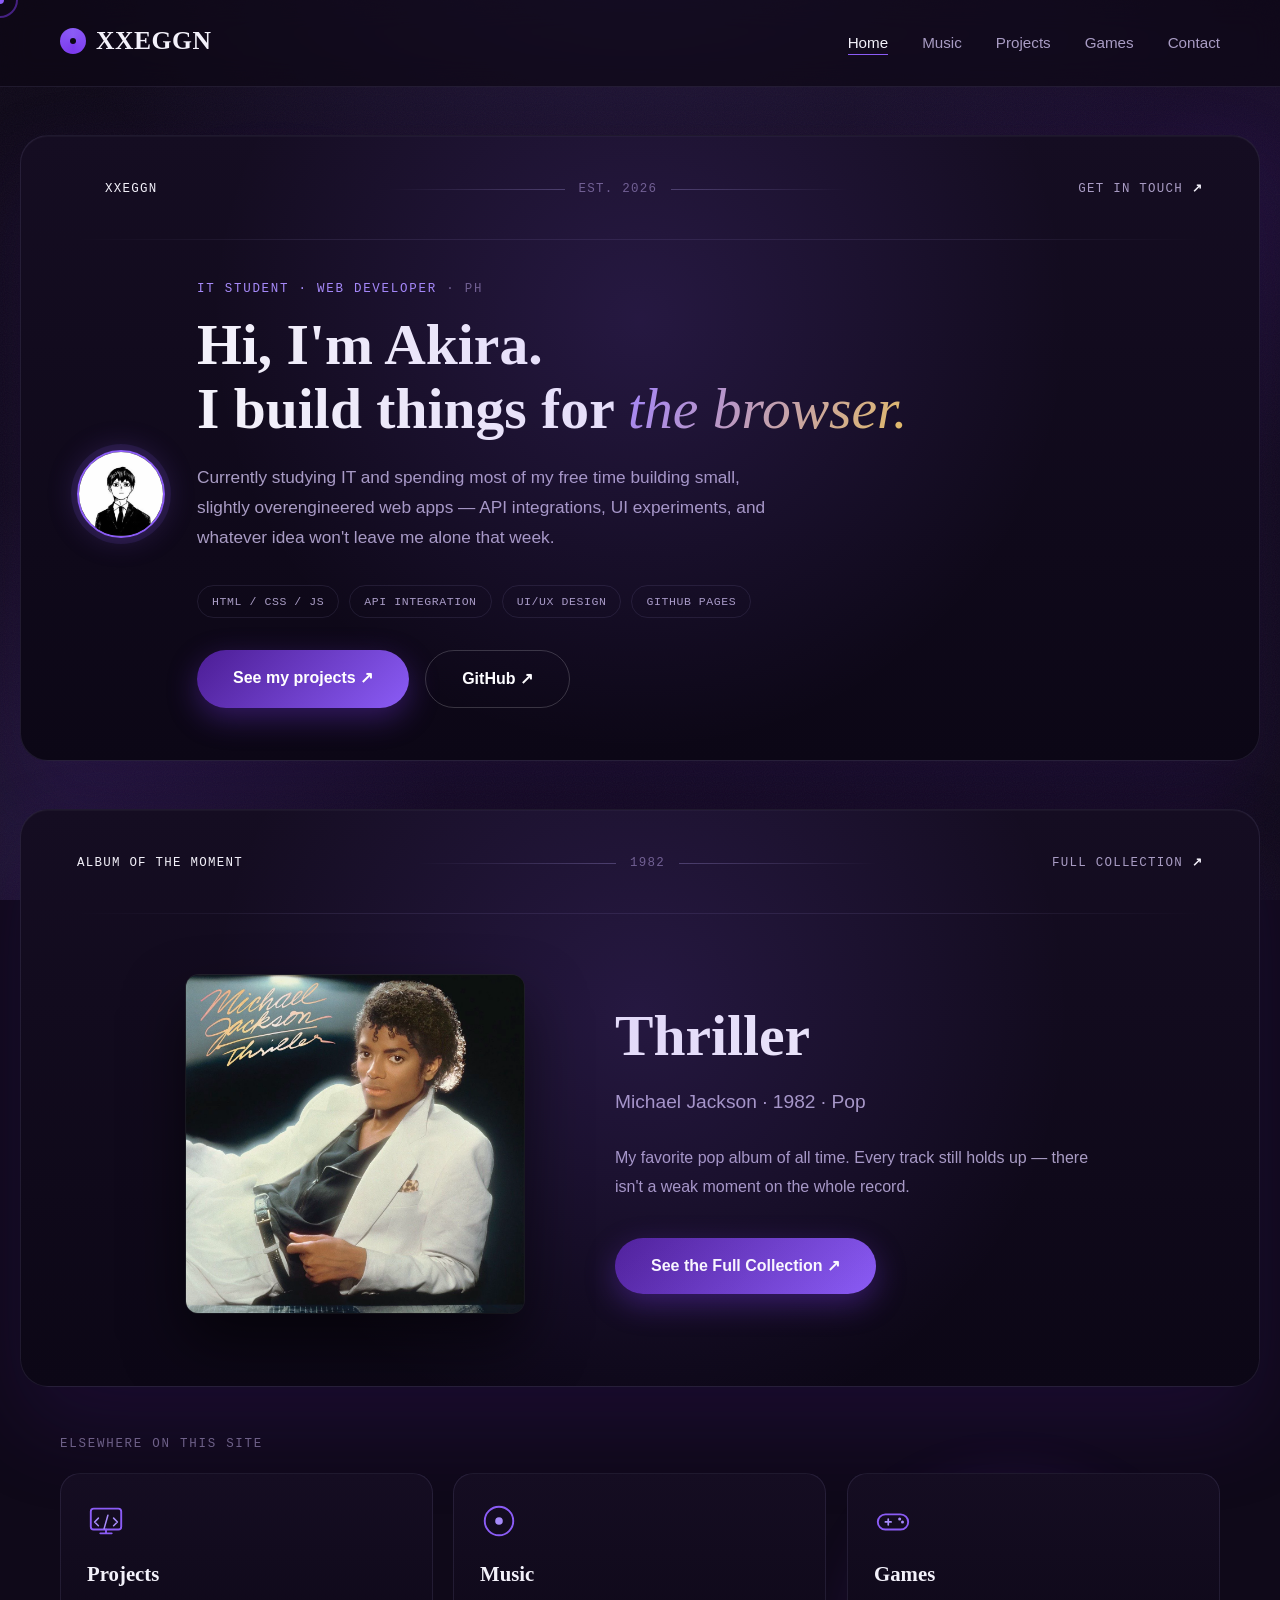
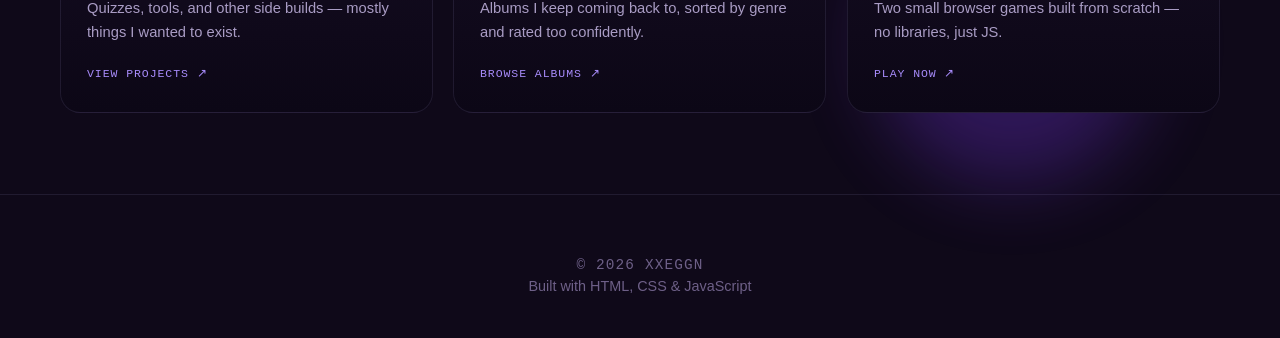
==== commit cc7e6b88: "Update index.html" ====
--- a/index.html
+++ b/index.html
@@ -65,7 +65,7 @@
         <div class="home-hero">
             <img src="images/profile/me.png" alt="Portrait" class="home-avatar">
             <div>
-                <span class="home-eyebrow">IT Student · Web Developer <span>Bugallon, PH</span></span>
+                <span class="home-eyebrow">IT Student · Web Developer <span>PH</span></span>
                 <h1>Hi, I'm Akira.<br>I build things for <em>the browser.</em></h1>
                 <p>Currently studying IT and spending most of my free time building small, slightly overengineered web apps — API integrations, UI experiments, and whatever idea won't leave me alone that week.</p>
                 <div class="home-stack">
@@ -78,6 +78,30 @@
                     <a href="projects.html" class="btn">See my projects ↗</a>
                     <a href="https://github.com/xxeggn1" class="btn btn-outline" target="_blank" rel="noopener">GitHub ↗</a>
                 </div>
+            </div>
+        </div>
+    </section>
+
+    <!-- FEATURED ALBUM -->
+    <section class="panel panel-compact reveal">
+        <div class="panel-top">
+            <span class="pt-brand">Album of the Moment</span>
+            <span class="pt-mid"><span class="rule"></span>1982<span class="rule"></span></span>
+            <a href="music.html" class="pt-link">Full collection <strong>↗</strong></a>
+        </div>
+        <div class="panel-rule"></div>
+
+        <div class="featured" style="margin:0 auto;">
+            <div class="featured-image">
+                <div class="featured-sleeve">
+                    <img src="images/albums/thriller.webp" alt="Thriller by Michael Jackson">
+                </div>
+            </div>
+            <div class="featured-text">
+                <h1>Thriller</h1>
+                <h3>Michael Jackson · 1982 · Pop</h3>
+                <p>My favorite pop album of all time. Every track still holds up — there isn't a weak moment on the whole record.</p>
+                <a href="music.html" class="btn">See the Full Collection ↗</a>
             </div>
         </div>
     </section>
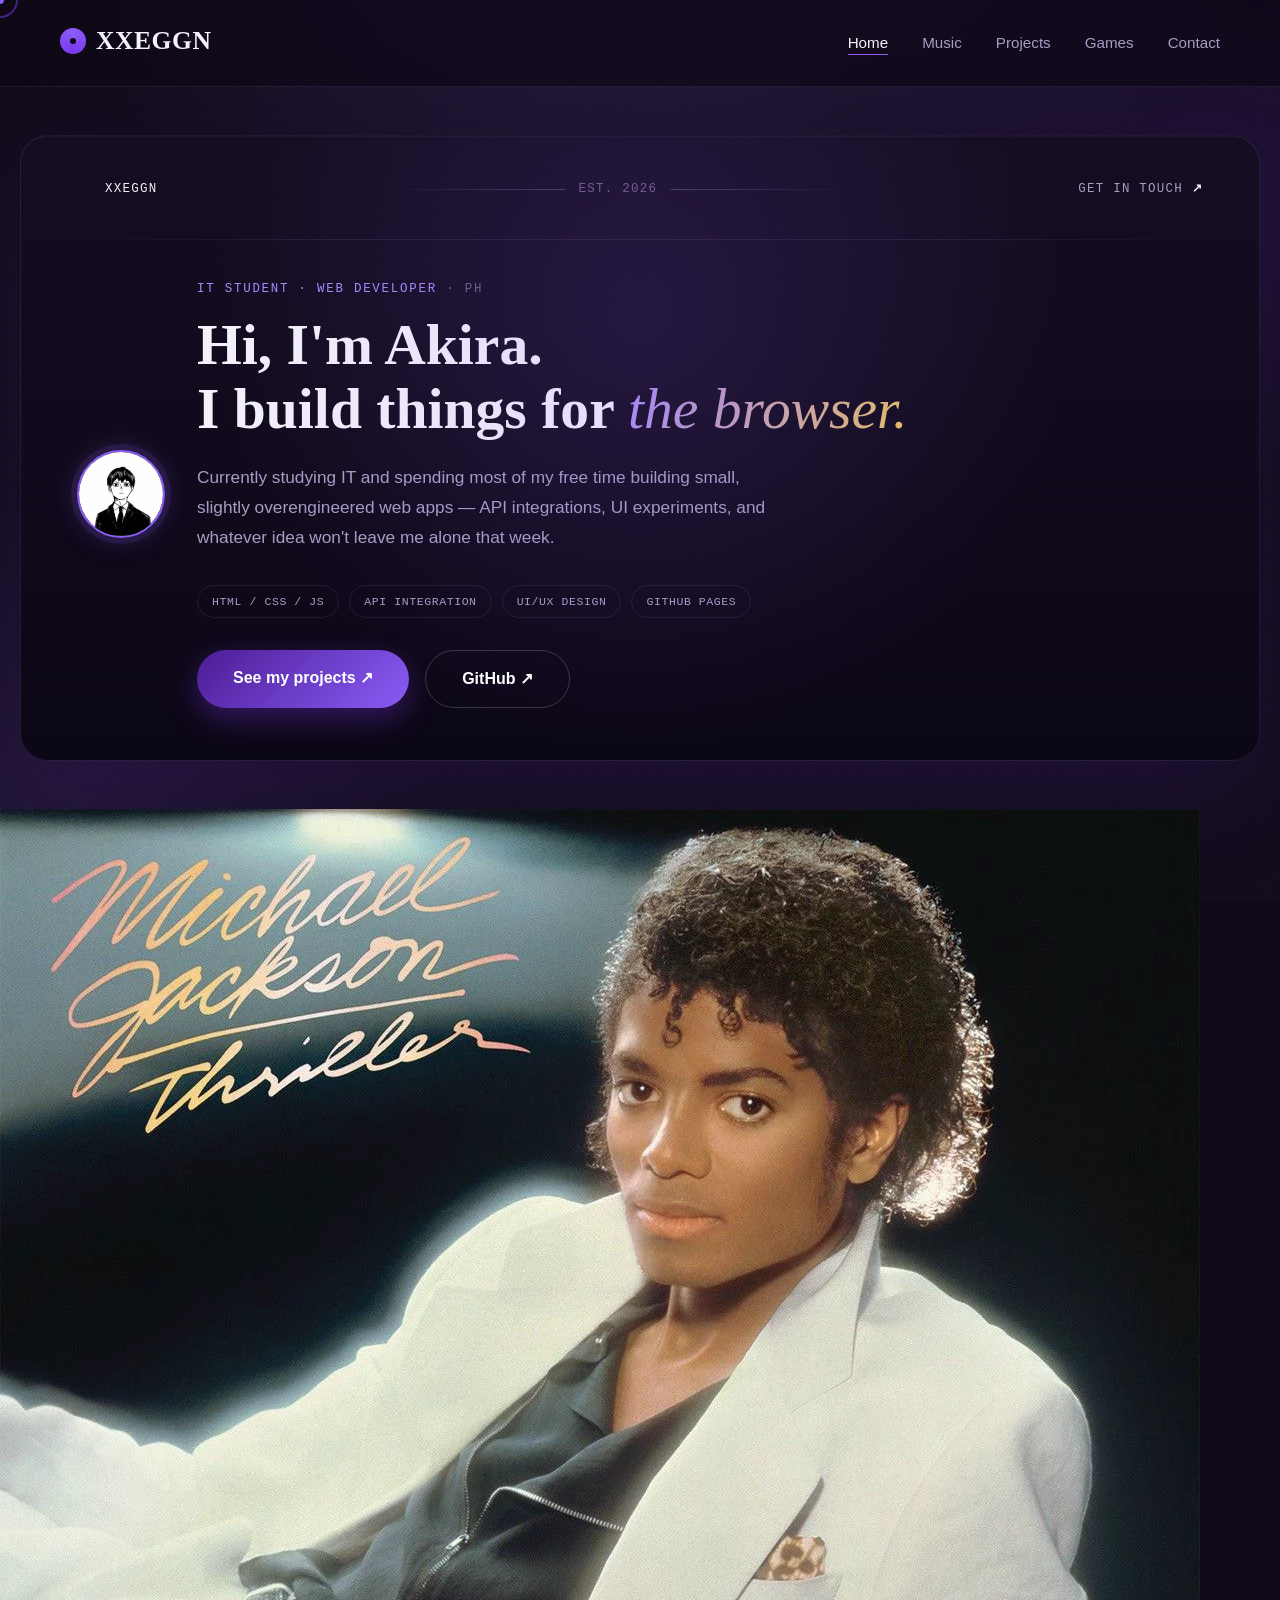
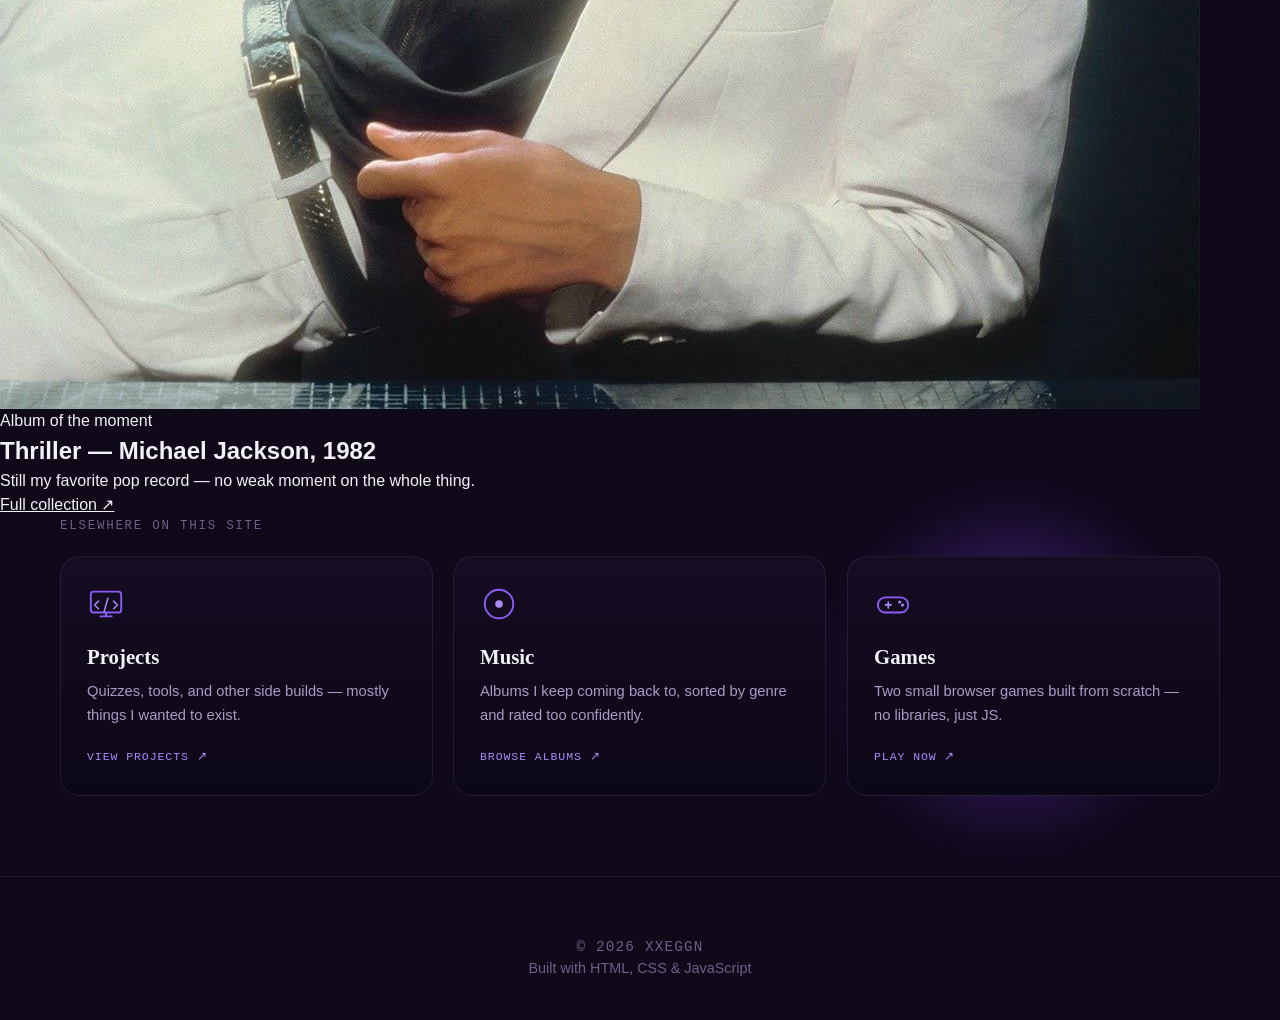
==== commit c7afc490: "Update index.html" ====
--- a/index.html
+++ b/index.html
@@ -82,28 +82,17 @@
         </div>
     </section>
 
-    <!-- FEATURED ALBUM -->
-    <section class="panel panel-compact reveal">
-        <div class="panel-top">
-            <span class="pt-brand">Album of the Moment</span>
-            <span class="pt-mid"><span class="rule"></span>1982<span class="rule"></span></span>
-            <a href="music.html" class="pt-link">Full collection <strong>↗</strong></a>
+    <!-- ALBUM OF THE MOMENT -->
+    <section class="aom reveal">
+        <div class="aom-cover">
+            <img src="images/albums/thriller.webp" alt="Thriller by Michael Jackson">
         </div>
-        <div class="panel-rule"></div>
-
-        <div class="featured" style="margin:0 auto;">
-            <div class="featured-image">
-                <div class="featured-sleeve">
-                    <img src="images/albums/thriller.webp" alt="Thriller by Michael Jackson">
-                </div>
-            </div>
-            <div class="featured-text">
-                <h1>Thriller</h1>
-                <h3>Michael Jackson · 1982 · Pop</h3>
-                <p>My favorite pop album of all time. Every track still holds up — there isn't a weak moment on the whole record.</p>
-                <a href="music.html" class="btn">See the Full Collection ↗</a>
-            </div>
+        <div class="aom-body">
+            <span class="aom-eyebrow">Album of the moment</span>
+            <h2>Thriller <span>— Michael Jackson, 1982</span></h2>
+            <p>Still my favorite pop record — no weak moment on the whole thing.</p>
         </div>
+        <a href="music.html" class="aom-link">Full collection ↗</a>
     </section>
 
     <!-- EXPLORE -->
